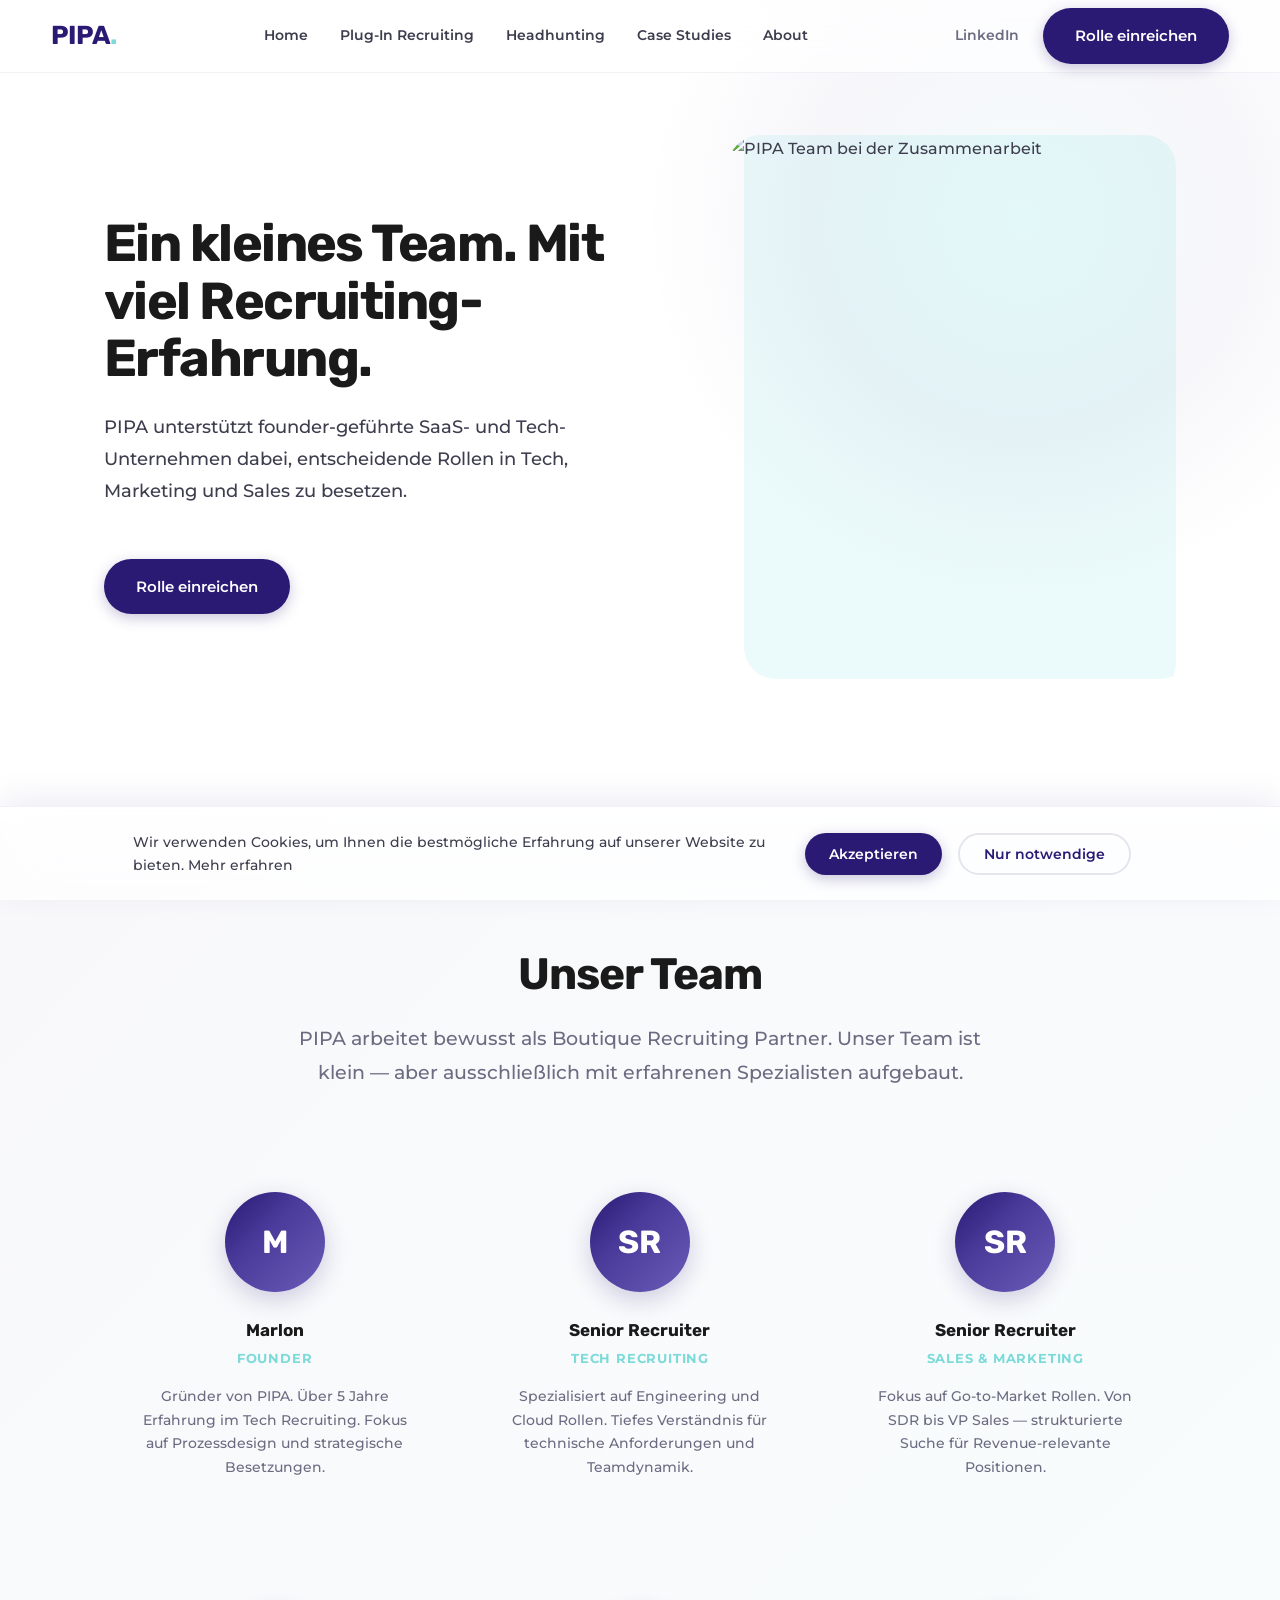
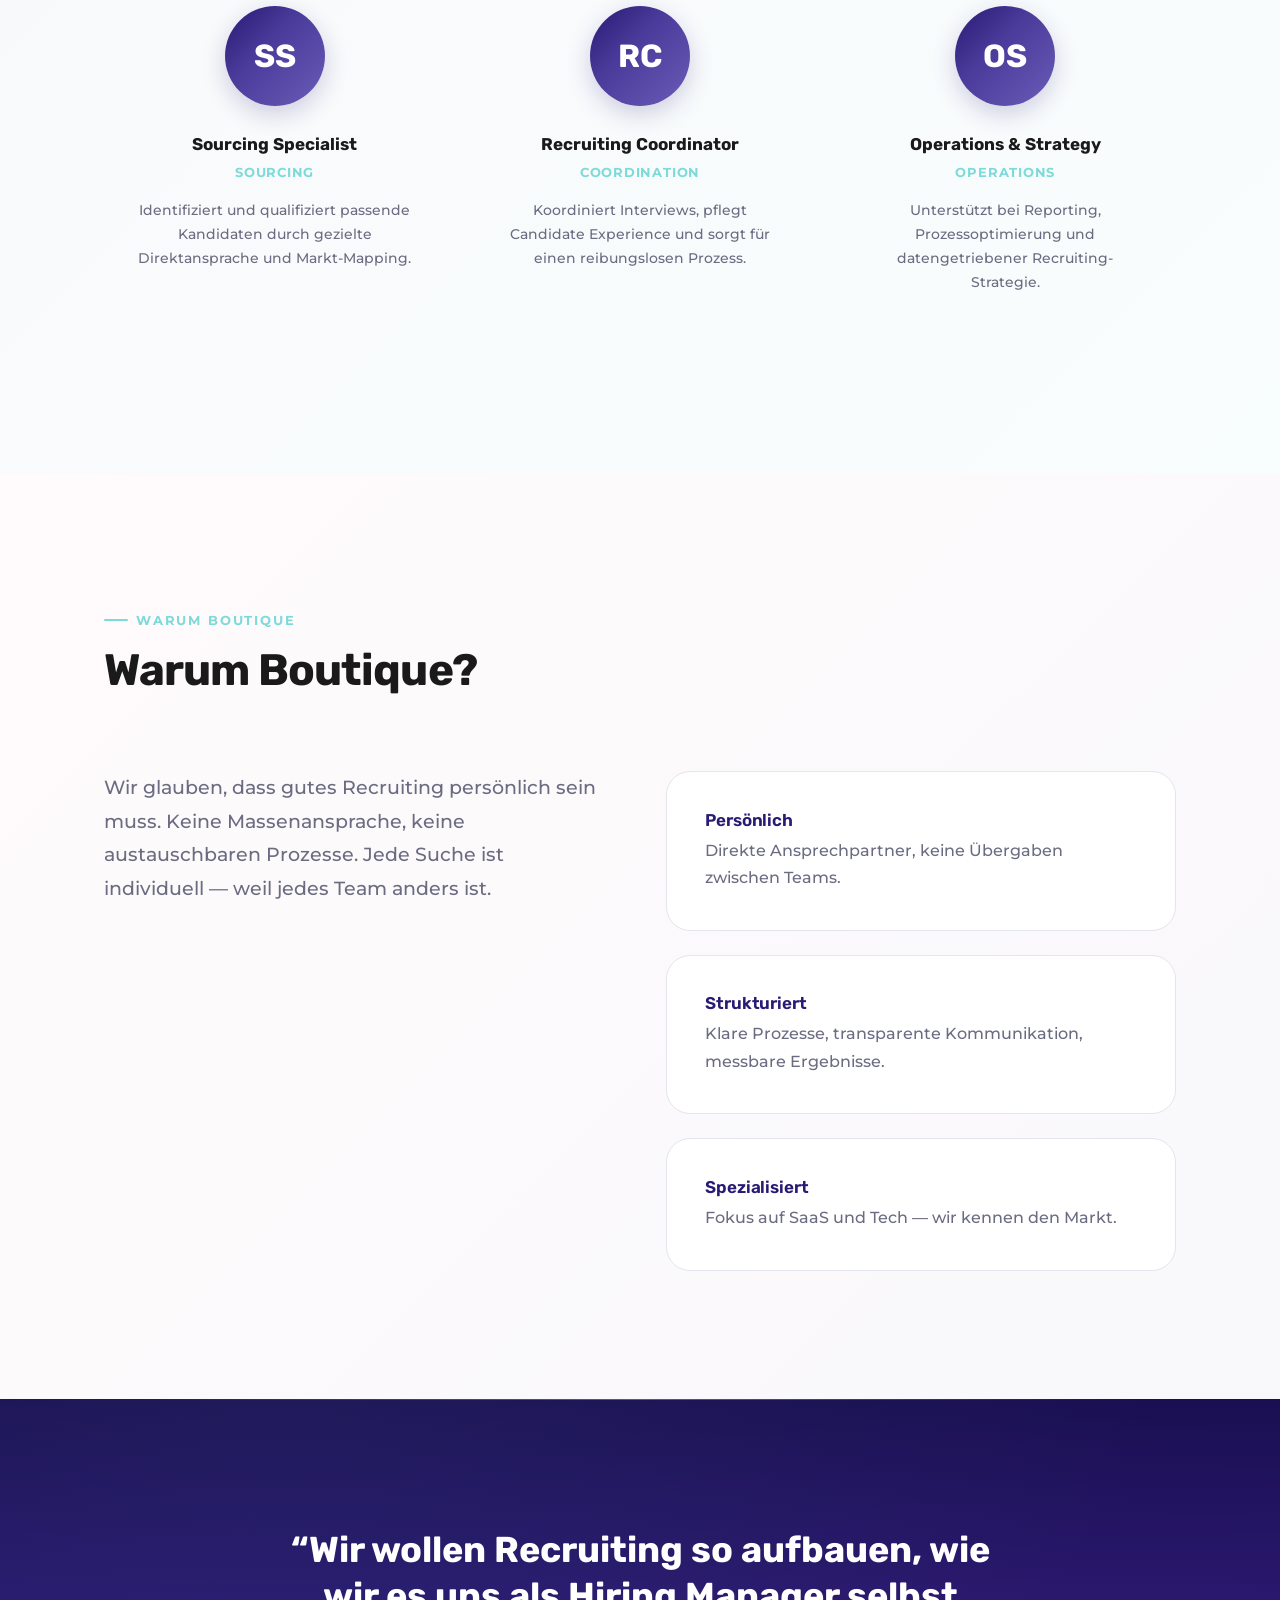
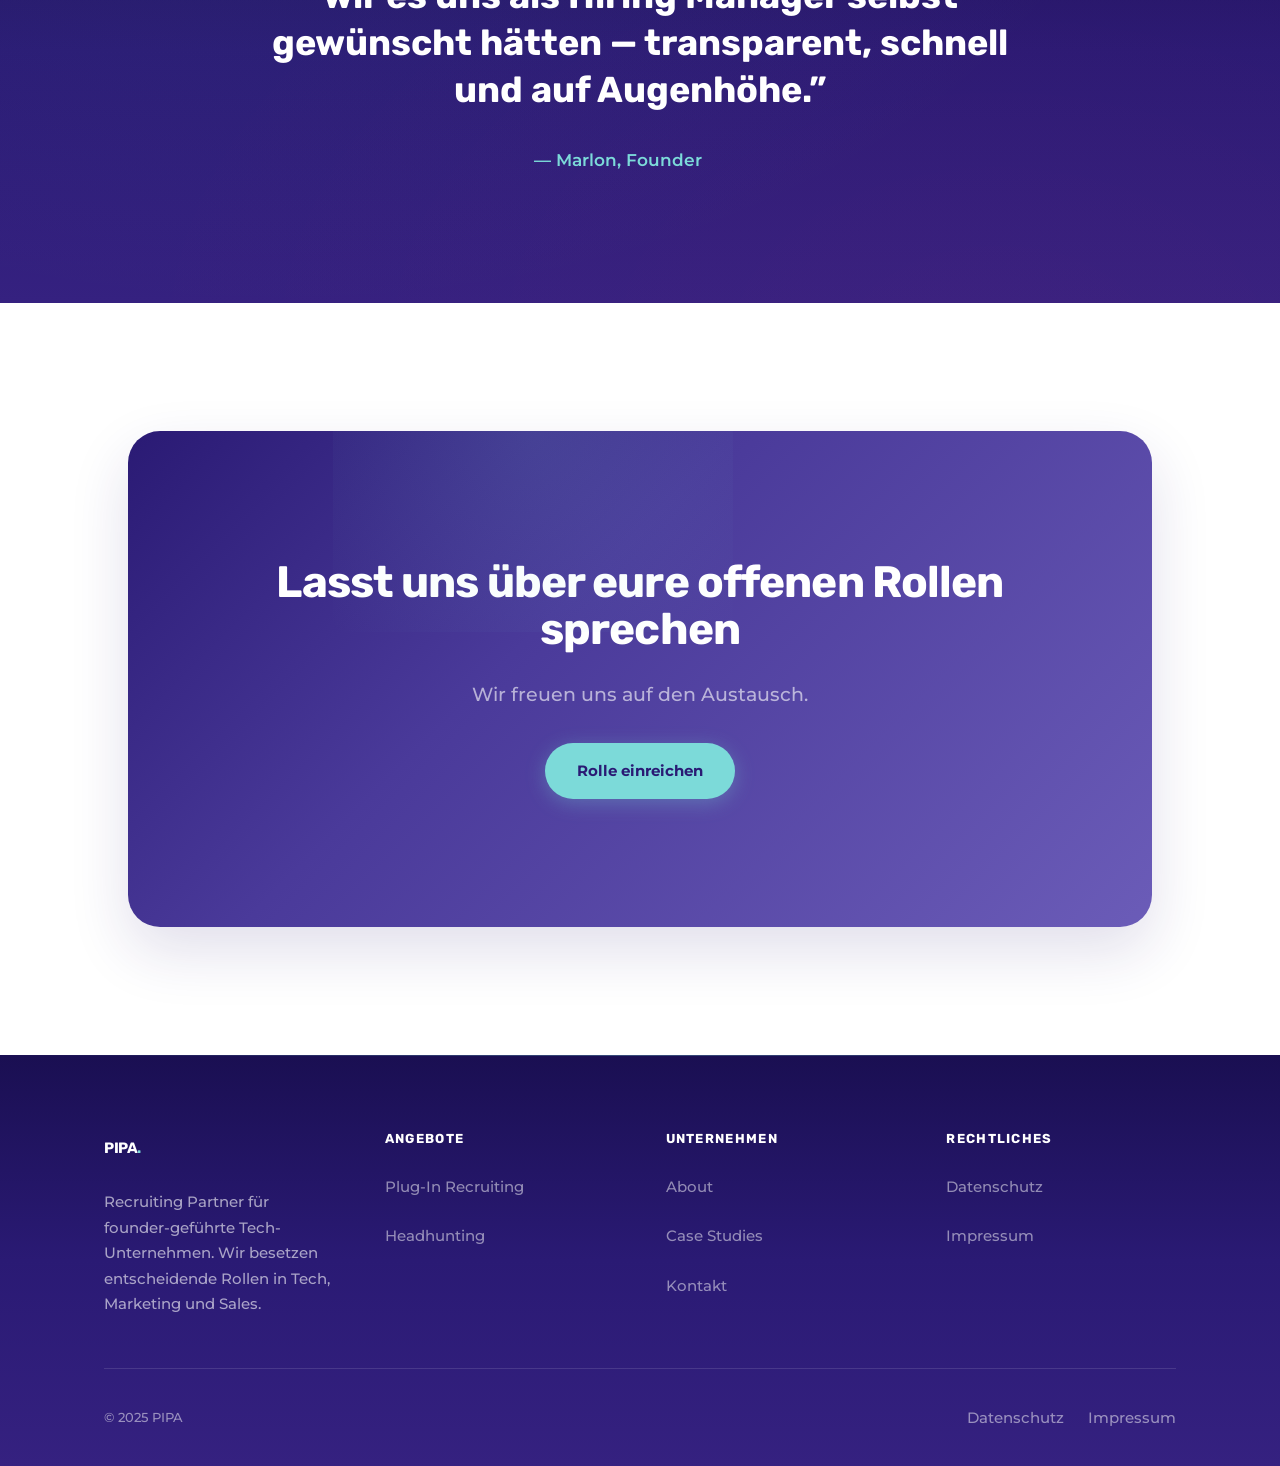
==== about.html @ 4218ee97 "Initial commit: PIPA recruiting website Multi-page static site for PIPA — recruiting partner for fou" ====
<!DOCTYPE html>
<html lang="de">
<head>
  <meta charset="UTF-8">
  <meta name="viewport" content="width=device-width, initial-scale=1.0">
  <meta name="description" content="Lerne das PIPA Team kennen — Boutique Recruiting Partner für founder-geführte SaaS- und Tech-Unternehmen.">
  <title>PIPA — About Us</title>
  <link rel="preconnect" href="https://fonts.googleapis.com">
  <link rel="preconnect" href="https://fonts.gstatic.com" crossorigin>
  <link href="https://fonts.googleapis.com/css2?family=Rubik:wght@400;500;700&family=Montserrat:wght@400;500;600;700&display=swap" rel="stylesheet">
  <link rel="stylesheet" href="styles.css">
</head>
<body>
  <a href="#main-content" class="skip-link">Zum Inhalt springen</a>

  <!-- ========== HEADER ========== -->
  <header class="header" role="banner">
    <div class="header-inner">
      <a href="index.html" class="logo">PIPA<span>.</span></a>

      <nav class="nav-desktop" role="navigation" aria-label="Hauptnavigation">
        <a href="index.html">Home</a>
        <a href="plug-in-recruiting.html">Plug-In Recruiting</a>
        <a href="headhunting.html">Headhunting</a>
        <a href="case-studies.html">Case Studies</a>
        <a href="about.html">About</a>
      </nav>

      <div class="nav-right">
        <a href="https://www.linkedin.com/company/pipa" target="_blank" rel="noopener" class="nav-link-secondary" aria-label="LinkedIn">LinkedIn</a>
        <a href="#cta" class="btn-primary">Rolle einreichen</a>
      </div>

      <button class="burger" aria-label="Menü öffnen">
        <span></span>
        <span></span>
        <span></span>
      </button>
    </div>

    <nav class="mobile-nav" role="navigation" aria-label="Mobile Navigation">
      <a href="index.html">Home</a>
      <a href="plug-in-recruiting.html">Plug-In Recruiting</a>
      <a href="headhunting.html">Headhunting</a>
      <a href="case-studies.html">Case Studies</a>
      <a href="about.html">About</a>
      <a href="https://www.linkedin.com/company/pipa" target="_blank" rel="noopener">LinkedIn</a>
      <a href="#cta" class="btn-primary">Rolle einreichen</a>
    </nav>
  </header>

  <main id="main-content">

    <!-- ========== SECTION 1 — HERO ========== -->
    <section class="hero">
      <div class="container">
        <div class="fade-in grid-2">
          <div class="hero-content">
            <h1>Ein kleines Team. Mit viel Recruiting-Erfahrung.</h1>
            <p class="subheadline">PIPA unterstützt founder-geführte SaaS- und Tech-Unternehmen dabei, entscheidende Rollen in Tech, Marketing und Sales zu besetzen.</p>
            <div class="btn-row">
              <a href="#cta" class="btn-primary">Rolle einreichen</a>
            </div>
          </div>
          <div class="hero-image">
            <img src="https://images.unsplash.com/photo-1522202176988-66273c2fd55f?w=800&h=1000&fit=crop" alt="PIPA Team bei der Zusammenarbeit" class="hero-img" loading="eager">
          </div>
        </div>
      </div>
    </section>

    <!-- ========== SECTION 2 — TEAM ========== -->
    <section class="section-tinted">
      <div class="container">
        <div class="fade-in text-center">
          <h2>Unser Team</h2>
          <p class="body-large" style="margin-top: var(--space-md); max-width: 720px; margin-left: auto; margin-right: auto; color: var(--muted);">PIPA arbeitet bewusst als Boutique Recruiting Partner. Unser Team ist klein — aber ausschließlich mit erfahrenen Spezialisten aufgebaut.</p>

          <div class="grid-3 stagger-children" style="margin-top: var(--space-xl);">

            <div class="team-card">
              <div class="avatar">M</div>
              <div class="name">Marlon</div>
              <div class="role">Founder</div>
              <p class="bio">Gründer von PIPA. Über 5 Jahre Erfahrung im Tech Recruiting. Fokus auf Prozessdesign und strategische Besetzungen.</p>
            </div>

            <div class="team-card">
              <div class="avatar">SR</div>
              <div class="name">Senior Recruiter</div>
              <div class="role">Tech Recruiting</div>
              <p class="bio">Spezialisiert auf Engineering und Cloud Rollen. Tiefes Verständnis für technische Anforderungen und Teamdynamik.</p>
            </div>

            <div class="team-card">
              <div class="avatar">SR</div>
              <div class="name">Senior Recruiter</div>
              <div class="role">Sales &amp; Marketing</div>
              <p class="bio">Fokus auf Go-to-Market Rollen. Von SDR bis VP Sales — strukturierte Suche für Revenue-relevante Positionen.</p>
            </div>

            <div class="team-card">
              <div class="avatar">SS</div>
              <div class="name">Sourcing Specialist</div>
              <div class="role">Sourcing</div>
              <p class="bio">Identifiziert und qualifiziert passende Kandidaten durch gezielte Direktansprache und Markt-Mapping.</p>
            </div>

            <div class="team-card">
              <div class="avatar">RC</div>
              <div class="name">Recruiting Coordinator</div>
              <div class="role">Coordination</div>
              <p class="bio">Koordiniert Interviews, pflegt Candidate Experience und sorgt für einen reibungslosen Prozess.</p>
            </div>

            <div class="team-card">
              <div class="avatar">OS</div>
              <div class="name">Operations &amp; Strategy</div>
              <div class="role">Operations</div>
              <p class="bio">Unterstützt bei Reporting, Prozessoptimierung und datengetriebener Recruiting-Strategie.</p>
            </div>

          </div>
        </div>
      </div>
    </section>

    <!-- ========== SECTION 3 — WHY BOUTIQUE ========== -->
    <section class="section-warm">
      <div class="container">
        <div class="fade-in-left">
          <div class="section-header-left">
            <span class="eyebrow">WARUM BOUTIQUE</span>
            <h2>Warum Boutique?</h2>
          </div>
          <div class="grid-2" style="margin-top: var(--space-xl); align-items: flex-start;">

            <div>
              <p class="body-large" style="color: var(--muted); max-width: 500px;">Wir glauben, dass gutes Recruiting persönlich sein muss. Keine Massenansprache, keine austauschbaren Prozesse. Jede Suche ist individuell — weil jedes Team anders ist.</p>
            </div>

            <div style="display: flex; flex-direction: column; gap: var(--space-md);">
              <div class="card">
                <h4 style="color: var(--primary); margin-bottom: var(--space-xs);">Persönlich</h4>
                <p class="body-standard" style="color: var(--muted);">Direkte Ansprechpartner, keine Übergaben zwischen Teams.</p>
              </div>
              <div class="card">
                <h4 style="color: var(--primary); margin-bottom: var(--space-xs);">Strukturiert</h4>
                <p class="body-standard" style="color: var(--muted);">Klare Prozesse, transparente Kommunikation, messbare Ergebnisse.</p>
              </div>
              <div class="card">
                <h4 style="color: var(--primary); margin-bottom: var(--space-xs);">Spezialisiert</h4>
                <p class="body-standard" style="color: var(--muted);">Fokus auf SaaS und Tech — wir kennen den Markt.</p>
              </div>
            </div>

          </div>
        </div>
      </div>
    </section>

    <!-- ========== SECTION 4 — MISSION ========== -->
    <section class="section-dark">
      <div class="container">
        <div class="fade-in text-center" style="max-width: 760px; margin: 0 auto;">
          <blockquote style="font-family: var(--font-heading); font-size: clamp(1.5rem, 3vw, 2.25rem); font-weight: 700; line-height: 1.3; color: #fff;">
            &ldquo;Wir wollen Recruiting so aufbauen, wie wir es uns als Hiring Manager selbst gewünscht hätten — transparent, schnell und auf Augenhöhe.&rdquo;
          </blockquote>
          <p style="margin-top: var(--space-lg); color: var(--accent); font-weight: 600; font-size: 1.0625rem;">— Marlon, Founder</p>
        </div>
      </div>
    </section>

    <!-- ========== SECTION 5 — CTA ========== -->
    <section id="cta">
      <div class="container">
        <div class="cta-section fade-in">
          <h2>Lasst uns über eure offenen Rollen sprechen</h2>
          <p class="body-large">Wir freuen uns auf den Austausch.</p>
          <a href="index.html#cta-form" class="btn-primary">Rolle einreichen</a>
        </div>
      </div>
    </section>

  </main>

  <!-- ========== FOOTER ========== -->
  <footer class="footer" role="contentinfo">
    <div class="container">
      <div class="grid-4" style="gap: var(--space-xl);">

        <div>
          <a href="index.html" class="logo" style="color: #fff; display: inline-block; margin-bottom: var(--space-md);">PIPA<span>.</span></a>
          <p style="font-size: 0.9375rem; line-height: 1.7;">Recruiting Partner für founder-geführte Tech-Unternehmen. Wir besetzen entscheidende Rollen in Tech, Marketing und Sales.</p>
        </div>

        <div>
          <h4 style="color: #fff; margin-bottom: var(--space-md);">Angebote</h4>
          <ul style="display: flex; flex-direction: column; gap: var(--space-sm);">
            <li><a href="plug-in-recruiting.html" style="font-size: 0.9375rem; transition: color 0.2s;">Plug-In Recruiting</a></li>
            <li><a href="headhunting.html" style="font-size: 0.9375rem; transition: color 0.2s;">Headhunting</a></li>
          </ul>
        </div>

        <div>
          <h4 style="color: #fff; margin-bottom: var(--space-md);">Unternehmen</h4>
          <ul style="display: flex; flex-direction: column; gap: var(--space-sm);">
            <li><a href="about.html" style="font-size: 0.9375rem; transition: color 0.2s;">About</a></li>
            <li><a href="case-studies.html" style="font-size: 0.9375rem; transition: color 0.2s;">Case Studies</a></li>
            <li><a href="index.html#cta-form" style="font-size: 0.9375rem; transition: color 0.2s;">Kontakt</a></li>
          </ul>
        </div>

        <div>
          <h4 style="color: #fff; margin-bottom: var(--space-md);">Rechtliches</h4>
          <ul style="display: flex; flex-direction: column; gap: var(--space-sm);">
            <li><a href="datenschutz.html" style="font-size: 0.9375rem; transition: color 0.2s;">Datenschutz</a></li>
            <li><a href="impressum.html" style="font-size: 0.9375rem; transition: color 0.2s;">Impressum</a></li>
          </ul>
        </div>

      </div>

      <div style="border-top: 1px solid rgba(255,255,255,0.12); margin-top: var(--space-xl); padding-top: var(--space-lg); display: flex; flex-wrap: wrap; justify-content: space-between; align-items: center; gap: var(--space-sm); font-size: 0.8125rem; color: rgba(255,255,255,0.5);">
        <p>&copy; 2025 PIPA</p>
        <div style="display: flex; gap: var(--space-md);">
          <a href="datenschutz.html" style="color: rgba(255,255,255,0.5); transition: color 0.2s;">Datenschutz</a>
          <a href="impressum.html" style="color: rgba(255,255,255,0.5); transition: color 0.2s;">Impressum</a>
        </div>
      </div>
    </div>
  </footer>

  <!-- Cookie Consent -->
  <div class="cookie-banner" id="cookie-banner" role="dialog" aria-label="Cookie-Einstellungen">
    <div class="cookie-banner-inner">
      <p>Wir verwenden Cookies, um Ihnen die bestmögliche Erfahrung auf unserer Website zu bieten. <a href="datenschutz.html">Mehr erfahren</a></p>
      <div class="cookie-banner-actions">
        <button class="btn-primary btn-sm" onclick="acceptCookies()">Akzeptieren</button>
        <button class="btn-secondary btn-sm" onclick="rejectCookies()">Nur notwendige</button>
      </div>
    </div>
  </div>

  <script src="script.js"></script>
</body>
</html>
---- styles.css ----
/* ============================================
   PIPA — Art-Directed Design System
   A modern, dynamic, premium recruiting brand
   ============================================ */

/* ---- Custom Properties ---- */
:root {
  /* Brand palette */
  --primary: #2A1A74;
  --primary-light: #3d2d8f;
  --primary-dark: #1a0f52;
  --accent: #7CDAD9;
  --accent-glow: rgba(124,218,217,0.25);
  --accent-pink: #FF3268;
  --light-bg: #F4F5FA;
  --surface: #ffffff;
  --dark-text: #1A1A1A;
  --body-text: #3d3d4e;
  --muted: #6b6c82;
  --border: #e4e5ed;

  /* Focus ring */
  --focus-ring: 0 0 0 3px rgba(124,218,217,0.5);

  /* Gradients */
  --grad-hero: linear-gradient(135deg, #2A1A74 0%, #4a3a9a 40%, #6b5cb8 100%);
  --grad-accent: linear-gradient(135deg, #7CDAD9, #5ec3c2, #3daead);
  --grad-card: linear-gradient(160deg, rgba(124,218,217,0.08) 0%, rgba(42,26,116,0.04) 100%);
  --grad-dark: linear-gradient(180deg, #1a0f52 0%, #2A1A74 50%, #352180 100%);
  --grad-glow: radial-gradient(ellipse at 50% 0%, rgba(124,218,217,0.12) 0%, transparent 60%);

  /* Fonts */
  --font-heading: 'Rubik', system-ui, sans-serif;
  --font-body: 'Montserrat', system-ui, sans-serif;

  /* Spacing — fluid rem scale with clamp() */
  --space-2xs: 0.25rem;
  --space-xs: 0.5rem;
  --space-sm: 1rem;
  --space-md: 1.5rem;
  --space-lg: 2rem;
  --space-xl: clamp(2.5rem, 4vw, 3.5rem);
  --space-2xl: clamp(3.5rem, 6vw, 5.5rem);
  --space-3xl: clamp(5rem, 10vw, 8rem);
  --space-4xl: clamp(6rem, 12vw, 10rem);

  /* Layout */
  --container-max: 75rem;
  --container-wide: 85rem;

  /* Radius */
  --radius-sm: 0.75rem;
  --radius-md: 1.125rem;
  --radius-lg: 1.5rem;
  --radius-xl: 2rem;
  --radius-full: 6.25rem;

  /* Shadows — layered for depth */
  --shadow-xs: 0 0.0625rem 0.1875rem rgba(42,26,116,0.04);
  --shadow-sm: 0 0.125rem 0.5rem rgba(42,26,116,0.06);
  --shadow-md: 0 0.5rem 1.875rem rgba(42,26,116,0.08);
  --shadow-lg: 0 1rem 3.125rem rgba(42,26,116,0.10);
  --shadow-xl: 0 1.5rem 3.75rem rgba(42,26,116,0.14);
  --shadow-glow: 0 0 2.5rem rgba(124,218,217,0.2);
  --shadow-btn: 0 0.25rem 0.875rem rgba(42,26,116,0.25);
  --shadow-btn-hover: 0 0.5rem 1.75rem rgba(42,26,116,0.35);

  /* Transitions */
  --ease-out: cubic-bezier(0.16, 1, 0.3, 1);
  --ease-spring: cubic-bezier(0.34, 1.56, 0.64, 1);
  --duration-fast: 0.2s;
  --duration-mid: 0.4s;
  --duration-slow: 0.6s;
}

/* ---- Reset ---- */
*, *::before, *::after { margin: 0; padding: 0; box-sizing: border-box; }

html {
  font-size: 100%;
  scroll-behavior: smooth;
  -webkit-font-smoothing: antialiased;
  -moz-osx-font-smoothing: grayscale;
}

body {
  font-family: var(--font-body);
  font-weight: 500;
  font-size: 1rem;
  line-height: 1.7;
  color: var(--body-text);
  background: var(--surface);
  overflow-x: hidden;
}

img { max-width: 100%; height: auto; display: block; }
a { color: inherit; text-decoration: none; }
ul, ol { list-style: none; }

::selection {
  background: rgba(124,218,217,0.3);
  color: var(--primary);
}

/* ---- Skip Link (WCAG 2.1 AA) ---- */
.skip-link {
  position: absolute;
  top: -100%;
  left: 1rem;
  z-index: 10000;
  padding: 0.75rem 1.5rem;
  background: var(--primary);
  color: #fff;
  font-family: var(--font-body);
  font-size: 0.875rem;
  font-weight: 700;
  border-radius: var(--radius-sm);
  text-decoration: none;
  transition: top var(--duration-fast) var(--ease-out);
}

.skip-link:focus {
  top: 1rem;
  outline: none;
  box-shadow: var(--focus-ring);
}

/* ---- Focus Visible (WCAG 2.1 AA) ---- */
:focus-visible {
  outline: 0.1875rem solid var(--accent);
  outline-offset: 0.125rem;
  box-shadow: var(--focus-ring);
}

a:focus-visible,
button:focus-visible,
[role="button"]:focus-visible {
  outline: 0.1875rem solid var(--accent);
  outline-offset: 0.125rem;
  box-shadow: var(--focus-ring);
  border-radius: var(--radius-sm);
}

.form-input:focus-visible,
.form-select:focus-visible,
.form-textarea:focus-visible {
  outline: 0.1875rem solid var(--accent);
  outline-offset: 0;
  box-shadow: 0 0 0 0.25rem var(--accent-glow);
}

input[type="range"]:focus-visible {
  outline: 0.1875rem solid var(--accent);
  outline-offset: 0.25rem;
}

input[type="checkbox"]:focus-visible {
  outline: 0.1875rem solid var(--accent);
  outline-offset: 0.125rem;
}

/* ============================================
   Typography — expressive & fluid
   ============================================ */
h1, h2, h3, h4, h5, h6 {
  font-family: var(--font-heading);
  font-weight: 700;
  line-height: 1.08;
  color: var(--dark-text);
  letter-spacing: -0.025em;
  overflow-wrap: break-word;
}

h1 {
  font-size: clamp(2rem, 3.5vw + 0.5rem, 3.25rem);
  line-height: 1.1;
  letter-spacing: -0.03em;
}

h2 {
  font-size: clamp(1.75rem, 3vw + 0.5rem, 2.75rem);
  letter-spacing: -0.02em;
}

h3 {
  font-size: clamp(1.25rem, 2.2vw, 1.625rem);
  letter-spacing: -0.01em;
}

h4 {
  font-size: 1.0625rem;
  font-weight: 600;
  letter-spacing: -0.005em;
}

p { max-width: 65ch; }

.body-large {
  font-size: clamp(1.0625rem, 1.5vw, 1.25rem);
  line-height: 1.75;
  color: var(--body-text);
}

.small-label {
  font-size: 0.75rem;
  font-weight: 700;
  text-transform: uppercase;
  letter-spacing: 0.12em;
  color: var(--muted);
}

.eyebrow {
  font-family: var(--font-body);
  font-size: 0.8125rem;
  font-weight: 700;
  text-transform: uppercase;
  letter-spacing: 0.14em;
  color: var(--accent);
  margin-bottom: var(--space-sm);
  display: inline-flex;
  align-items: center;
  gap: 0.5rem;
}

.eyebrow::before {
  content: '';
  width: 1.5rem;
  height: 0.125rem;
  background: var(--accent);
  border-radius: 0.125rem;
}

/* Gradient text for emphasis */
.text-gradient {
  background: var(--grad-hero);
  -webkit-background-clip: text;
  -webkit-text-fill-color: transparent;
  background-clip: text;
}

/* Accent gradient text */
.gradient-text {
  background: linear-gradient(135deg, var(--accent), #5ec3c2);
  -webkit-background-clip: text;
  -webkit-text-fill-color: transparent;
  background-clip: text;
}

/* ============================================
   Layout
   ============================================ */
.container {
  width: 100%;
  max-width: var(--container-max);
  margin: 0 auto;
  padding: 0 var(--space-md);
}

@media (min-width: 769px) {
  .container { padding: 0 clamp(2rem, 5vw, 4rem); }
}

section {
  padding: var(--space-3xl) 0;
  position: relative;
}

@media (max-width: 768px) {
  section { padding: var(--space-2xl) 0; }
}

/* Section Themes */
.section-dark {
  background: var(--grad-dark);
  color: rgba(255,255,255,0.85);
  position: relative;
  overflow: hidden;
}

.section-dark::before {
  content: '';
  position: absolute;
  top: -50%;
  left: -20%;
  width: 140%;
  height: 200%;
  background: radial-gradient(ellipse at 30% 20%, rgba(124,218,217,0.06) 0%, transparent 50%),
              radial-gradient(ellipse at 70% 80%, rgba(255,50,104,0.04) 0%, transparent 50%);
  pointer-events: none;
}

.section-dark::after {
  content: '';
  position: absolute;
  top: 0;
  left: 10%;
  right: 10%;
  height: 1px;
  background: linear-gradient(90deg, transparent, var(--accent), transparent);
  opacity: 0.4;
}

.section-dark h1, .section-dark h2, .section-dark h3, .section-dark h4 {
  color: #fff;
}

.section-light {
  background: var(--light-bg);
  position: relative;
}

.section-light::before {
  content: '';
  position: absolute;
  inset: 0;
  background: var(--grad-glow);
  pointer-events: none;
}

/* Section tinted variants */
.section-tinted {
  background: linear-gradient(135deg, rgba(42,26,116,0.03) 0%, rgba(124,218,217,0.05) 100%);
  position: relative;
}

.section-warm {
  background: linear-gradient(135deg, rgba(255,50,104,0.02) 0%, rgba(42,26,116,0.03) 100%);
  position: relative;
}

/* Grid Systems */
.grid-2 {
  display: grid;
  grid-template-columns: 1fr 1fr;
  gap: var(--space-xl);
  align-items: center;
}

.grid-3 {
  display: grid;
  grid-template-columns: repeat(3, 1fr);
  gap: var(--space-md);
}

.grid-4 {
  display: grid;
  grid-template-columns: repeat(4, 1fr);
  gap: var(--space-md);
}

@media (max-width: 1024px) {
  .grid-4 { grid-template-columns: repeat(2, 1fr); }
}

@media (max-width: 768px) {
  .grid-2 { grid-template-columns: 1fr; gap: var(--space-lg); }
  .grid-3 { grid-template-columns: 1fr; gap: var(--space-md); }
  .grid-4 { grid-template-columns: 1fr; }
}

.text-center { text-align: center; }
.text-center h2 {
  max-width: 50rem;
  margin-left: auto;
  margin-right: auto;
}

.section-header {
  max-width: 42rem;
  margin: 0 auto var(--space-2xl);
  text-align: center;
}

.section-header h2 {
  margin-bottom: var(--space-sm);
  max-width: 50rem;
  margin-left: auto;
  margin-right: auto;
}

.section-header p {
  color: var(--muted);
  font-size: 1.0625rem;
  line-height: 1.7;
}

.section-dark .section-header p {
  color: rgba(255,255,255,0.6);
}

/* Left-aligned section header */
.section-header-left {
  text-align: left;
  max-width: 40rem;
  margin: 0 0 var(--space-2xl) 0;
}

.section-header-left p {
  margin-left: 0;
}

/* Split layout */
.split-layout {
  display: grid;
  grid-template-columns: 1fr 1fr;
  gap: var(--space-2xl);
  align-items: center;
}

@media (max-width: 768px) {
  .split-layout { grid-template-columns: 1fr; }
}

@media (min-width: 769px) {
  .split-layout.reverse > :first-child { order: 2; }
}

/* Bento Grid */
.bento-grid {
  display: grid;
  grid-template-columns: repeat(12, 1fr);
  gap: var(--space-md);
}

.bento-span-4 { grid-column: span 4; }
.bento-span-6 { grid-column: span 6; }
.bento-span-8 { grid-column: span 8; }
.bento-span-12 { grid-column: span 12; }

@media (max-width: 768px) {
  .bento-span-4,
  .bento-span-6,
  .bento-span-8,
  .bento-span-12 {
    grid-column: 1 / -1;
  }
}

/* ============================================
   Header — premium glassmorphism
   ============================================ */
.header {
  position: fixed;
  top: 0;
  left: 0;
  right: 0;
  z-index: 1000;
  background: rgba(255,255,255,0.7);
  backdrop-filter: blur(1.25rem) saturate(180%);
  -webkit-backdrop-filter: blur(1.25rem) saturate(180%);
  border-bottom: 0.0625rem solid rgba(228,229,237,0.5);
  transition: all var(--duration-mid) var(--ease-out);
}

.header.scrolled {
  background: rgba(255,255,255,0.92);
  box-shadow: 0 0.0625rem 1.5rem rgba(42,26,116,0.06);
}

.header-inner {
  display: flex;
  align-items: center;
  justify-content: space-between;
  height: 4.5rem;
  max-width: var(--container-wide);
  margin: 0 auto;
  padding: 0 var(--space-md);
}

@media (min-width: 769px) {
  .header-inner { padding: 0 var(--space-xl); }
}

.logo {
  font-family: var(--font-heading);
  font-size: 1.625rem;
  font-weight: 700;
  color: var(--primary);
  letter-spacing: -0.03em;
  position: relative;
}

.logo span { color: var(--accent); }

.nav-desktop {
  display: flex;
  align-items: center;
  gap: var(--space-lg);
}

.nav-desktop a {
  font-family: var(--font-body);
  font-size: 0.875rem;
  font-weight: 600;
  color: var(--body-text);
  transition: color var(--duration-fast) ease;
  position: relative;
  padding: 0.25rem 0;
}

.nav-desktop a::after {
  content: '';
  position: absolute;
  bottom: -0.125rem;
  left: 50%;
  width: 0;
  height: 0.125rem;
  background: var(--accent);
  border-radius: 0.125rem;
  transition: all var(--duration-mid) var(--ease-out);
  transform: translateX(-50%);
}

.nav-desktop a:hover {
  color: var(--primary);
}

.nav-desktop a:hover::after {
  width: 100%;
}

.nav-right {
  display: flex;
  align-items: center;
  gap: var(--space-md);
}

.nav-right .nav-link-secondary {
  font-size: 0.875rem;
  font-weight: 600;
  color: var(--muted);
  transition: color var(--duration-fast) ease;
}

.nav-right .nav-link-secondary:hover { color: var(--primary); }

/* Burger */
.burger {
  display: none;
  flex-direction: column;
  gap: 0.375rem;
  cursor: pointer;
  background: none;
  border: none;
  padding: 0.5rem;
  position: relative;
  z-index: 10;
}

.burger span {
  width: 1.375rem;
  height: 0.125rem;
  background: var(--dark-text);
  border-radius: 0.125rem;
  transition: all 0.35s var(--ease-out);
  transform-origin: center;
}

.burger.active span:nth-child(1) { transform: translateY(0.5rem) rotate(45deg); }
.burger.active span:nth-child(2) { opacity: 0; transform: scaleX(0); }
.burger.active span:nth-child(3) { transform: translateY(-0.5rem) rotate(-45deg); }

/* Mobile nav */
.mobile-nav {
  display: none;
  position: fixed;
  top: 0;
  left: 0;
  right: 0;
  bottom: 0;
  background: var(--surface);
  padding: 6.25rem var(--space-lg) var(--space-lg);
  flex-direction: column;
  gap: 0;
  z-index: 999;
  overflow-y: auto;
}

.mobile-nav.active { display: flex; }

.mobile-nav a {
  font-family: var(--font-heading);
  font-size: 1.5rem;
  font-weight: 600;
  padding: var(--space-md) 0;
  border-bottom: 0.0625rem solid var(--border);
  color: var(--dark-text);
  transition: color var(--duration-fast) ease;
}

.mobile-nav a:hover { color: var(--primary); }

.mobile-nav .btn-primary {
  margin-top: var(--space-lg);
  text-align: center;
  justify-content: center;
}

@media (max-width: 900px) {
  .nav-desktop, .nav-right .nav-link-secondary { display: none; }
  .nav-right .btn-primary { display: none; }
  .burger { display: flex; }
}

/* ============================================
   Buttons — tactile, premium
   ============================================ */
.btn-primary {
  display: inline-flex;
  align-items: center;
  justify-content: center;
  gap: 0.5rem;
  background: var(--primary);
  color: #fff;
  font-family: var(--font-body);
  font-size: 0.9375rem;
  font-weight: 600;
  padding: 0.9375rem 2rem;
  border-radius: var(--radius-full);
  border: none;
  cursor: pointer;
  transition: all var(--duration-mid) var(--ease-out);
  box-shadow: var(--shadow-btn);
  position: relative;
  overflow: hidden;
  white-space: nowrap;
}

.btn-primary::before {
  content: '';
  position: absolute;
  inset: 0;
  background: linear-gradient(135deg, rgba(255,255,255,0.1), transparent);
  opacity: 0;
  transition: opacity var(--duration-fast) ease;
}

.btn-primary:hover {
  transform: translateY(-0.125rem);
  box-shadow: var(--shadow-btn-hover);
}

.btn-primary:hover::before { opacity: 1; }

.btn-primary:active {
  transform: translateY(0);
  box-shadow: var(--shadow-sm);
}

.btn-secondary {
  display: inline-flex;
  align-items: center;
  justify-content: center;
  gap: 0.5rem;
  background: transparent;
  color: var(--primary);
  font-family: var(--font-body);
  font-size: 0.9375rem;
  font-weight: 600;
  padding: 0.875rem 1.875rem;
  border-radius: var(--radius-full);
  border: 0.125rem solid var(--border);
  cursor: pointer;
  transition: all var(--duration-mid) var(--ease-out);
  white-space: nowrap;
}

.btn-secondary:hover {
  border-color: var(--primary);
  background: rgba(42,26,116,0.04);
  transform: translateY(-0.0625rem);
}

.section-dark .btn-secondary {
  color: #fff;
  border-color: rgba(255,255,255,0.25);
}

.section-dark .btn-secondary:hover {
  background: rgba(255,255,255,0.1);
  border-color: rgba(255,255,255,0.5);
}

/* Accent button variant */
.btn-accent {
  display: inline-flex;
  align-items: center;
  justify-content: center;
  gap: 0.5rem;
  background: var(--accent);
  color: var(--primary);
  font-family: var(--font-body);
  font-size: 0.9375rem;
  font-weight: 700;
  padding: 0.9375rem 2rem;
  border-radius: var(--radius-full);
  border: none;
  cursor: pointer;
  transition: all var(--duration-mid) var(--ease-out);
  box-shadow: 0 4px 20px rgba(124,218,217,0.3);
  position: relative;
  overflow: hidden;
  white-space: nowrap;
}

.btn-accent:hover {
  background: #6bc5c4;
  transform: translateY(-2px);
  box-shadow: 0 8px 32px rgba(124,218,217,0.4);
}

.btn-accent:active {
  transform: translateY(0);
}

.btn-text {
  display: inline-flex;
  align-items: center;
  gap: 0.5rem;
  font-family: var(--font-body);
  font-size: 0.9375rem;
  font-weight: 600;
  color: var(--primary);
  cursor: pointer;
  background: none;
  border: none;
  padding: 0;
  transition: gap var(--duration-mid) var(--ease-out);
}

.btn-text:hover { gap: 0.75rem; }

.btn-text .arrow {
  transition: transform var(--duration-mid) var(--ease-out);
  font-size: 1.1em;
}

.btn-text:hover .arrow { transform: translateX(0.25rem); }

.btn-row {
  display: flex;
  flex-wrap: wrap;
  gap: var(--space-sm);
  margin-top: var(--space-xl);
}

/* ============================================
   Cards — elevated, interactive
   ============================================ */
.card {
  background: var(--surface);
  border-radius: var(--radius-lg);
  padding: clamp(1.5rem, 3vw, 2.5rem);
  border: 1px solid var(--border);
  transition: all 0.4s cubic-bezier(0.16,1,0.3,1);
  position: relative;
}

.card:hover {
  border-color: rgba(124,218,217,0.3);
  box-shadow: var(--shadow-md);
  transform: translateY(-3px);
}

.card-dark {
  background: var(--primary);
  color: rgba(255,255,255,0.85);
  border-color: transparent;
}

.card-dark h3, .card-dark h4 { color: #fff; }

.card-light {
  background: var(--light-bg);
  border: none;
  box-shadow: none;
}

.card-accent {
  border: 0.125rem solid var(--accent);
  box-shadow: var(--shadow-glow);
}

/* Testimonial Card */
.testimonial-card {
  background: var(--surface);
  border-radius: var(--radius-lg);
  padding: var(--space-lg) var(--space-xl);
  border: 0.0625rem solid var(--border);
  border-left: 3px solid var(--accent);
  position: relative;
  transition: all var(--duration-mid) var(--ease-out);
}

.testimonial-card:hover {
  border-color: rgba(124,218,217,0.3);
  border-left-color: var(--accent);
  box-shadow: var(--shadow-md);
}

.testimonial-card .quote-mark {
  position: absolute;
  top: -0.5rem;
  left: var(--space-lg);
  font-size: 3rem;
  line-height: 0.8;
  color: var(--accent);
  font-family: Georgia, serif;
  opacity: 0.3;
}

.testimonial-card blockquote {
  font-size: 1.0625rem;
  line-height: 1.7;
  font-style: italic;
  color: var(--dark-text);
  margin-bottom: var(--space-md);
}

.testimonial-card .source {
  font-size: 0.8125rem;
  font-weight: 700;
  color: var(--muted);
  text-transform: uppercase;
  letter-spacing: 0.05em;
}

/* Offer Card */
.offer-card {
  background: linear-gradient(180deg, var(--surface) 0%, #f8f9ff 100%);
  border-radius: var(--radius-xl);
  padding: clamp(2rem, 4vw, 3rem);
  border: 0.0625rem solid var(--border);
  display: flex;
  flex-direction: column;
  height: 100%;
  transition: all var(--duration-mid) var(--ease-out);
  position: relative;
  overflow: hidden;
}

.offer-card::after {
  content: '';
  position: absolute;
  top: 0;
  left: 0;
  right: 0;
  height: 0.25rem;
  background: var(--border);
  transition: background var(--duration-mid) ease;
}

.offer-card:hover {
  border-color: transparent;
  box-shadow: var(--shadow-xl);
  transform: translateY(-0.375rem);
}

.offer-card.highlighted {
  background: var(--primary);
  color: rgba(255,255,255,0.9);
  border-color: var(--accent);
}

.offer-card.highlighted h3,
.offer-card.highlighted h4 {
  color: #fff;
}

.offer-card.highlighted .price {
  color: rgba(255,255,255,0.95);
}

.offer-card.highlighted ul li {
  color: rgba(255,255,255,0.85);
}

.offer-card.highlighted::after {
  background: var(--grad-accent);
  height: 0.25rem;
}

.offer-card .price {
  font-family: var(--font-heading);
  font-weight: 700;
  color: var(--primary);
  margin: var(--space-lg) 0;
}

.offer-card .price .amount {
  font-size: 2rem;
  letter-spacing: -0.02em;
}

.offer-card ul {
  margin: var(--space-md) 0;
  display: flex;
  flex-direction: column;
  gap: 0.875rem;
  flex: 1;
}

.offer-card ul li {
  padding-left: 1.875rem;
  position: relative;
  font-size: 0.9375rem;
  color: var(--body-text);
}

.offer-card ul li::before {
  content: '\2713';
  position: absolute;
  left: 0;
  top: 0;
  width: 1.375rem;
  height: 1.375rem;
  border-radius: 50%;
  background: rgba(124,218,217,0.15);
  color: var(--primary);
  font-size: 0.7rem;
  font-weight: 700;
  display: flex;
  align-items: center;
  justify-content: center;
}

.offer-card.highlighted ul li::before {
  background: rgba(124,218,217,0.25);
  color: var(--accent);
}

/* Stage Card */
.stage-card {
  background: var(--surface);
  border-radius: var(--radius-lg);
  padding: var(--space-xl) var(--space-lg);
  border: 0.0625rem solid var(--border);
  text-align: center;
  transition: all var(--duration-mid) var(--ease-out);
}

.stage-card:hover {
  transform: translateY(-0.25rem);
  box-shadow: var(--shadow-md);
}

.stage-card.active {
  background: var(--primary);
  color: rgba(255,255,255,0.85);
  border-color: transparent;
  box-shadow: var(--shadow-lg);
  transform: scale(1.02);
}

.stage-card.active h3, .stage-card.active h4 { color: #fff; }

.stage-card .stage-icon {
  width: 3.5rem;
  height: 3.5rem;
  border-radius: var(--radius-md);
  background: transparent;
  display: flex;
  align-items: center;
  justify-content: center;
  margin: 0 auto var(--space-md);
  font-size: 2.5rem;
  font-weight: 700;
  font-family: var(--font-heading);
  color: rgba(42,26,116,0.08);
  transition: all var(--duration-mid) ease;
}

.stage-card:hover .stage-icon {
  color: rgba(124,218,217,0.3);
}

.stage-card.active .stage-icon {
  background: var(--accent);
  color: var(--primary);
  font-size: 1.5rem;
}

/* Case Study Card */
.case-card {
  background: var(--surface);
  border-radius: var(--radius-xl);
  padding: var(--space-2xl);
  border: 0.0625rem solid var(--border);
  transition: all var(--duration-mid) var(--ease-out);
  position: relative;
  overflow: hidden;
}

.case-card::before {
  content: '';
  position: absolute;
  top: 0;
  left: 0;
  right: 0;
  height: 12.5rem;
  background: var(--grad-card);
  pointer-events: none;
}

.case-card:hover {
  transform: translateY(-0.375rem);
  box-shadow: var(--shadow-xl);
  border-color: rgba(124,218,217,0.3);
}

.case-card .case-meta {
  display: flex;
  align-items: center;
  gap: var(--space-sm);
  margin-bottom: var(--space-lg);
  position: relative;
}

.case-card .case-logo {
  width: 3.25rem;
  height: 3.25rem;
  background: var(--light-bg);
  border-radius: var(--radius-md);
  display: flex;
  align-items: center;
  justify-content: center;
  font-family: var(--font-heading);
  font-weight: 700;
  font-size: 0.75rem;
  color: var(--primary);
}

.case-card .case-stat {
  font-family: var(--font-heading);
  font-size: 2.5rem;
  font-weight: 700;
  color: var(--accent);
  letter-spacing: -0.03em;
  position: relative;
}

/* Team Card */
.team-card {
  text-align: center;
  padding: var(--space-xl) var(--space-lg);
  border-radius: var(--radius-lg);
  transition: all var(--duration-mid) var(--ease-out);
}

.team-card:hover {
  background: var(--light-bg);
  transform: translateY(-0.1875rem);
}

.team-card .avatar {
  width: 6.25rem;
  height: 6.25rem;
  border-radius: 50%;
  background: var(--grad-hero);
  margin: 0 auto var(--space-md);
  display: flex;
  align-items: center;
  justify-content: center;
  font-family: var(--font-heading);
  font-size: 2rem;
  font-weight: 700;
  color: #fff;
  box-shadow: 0 0.5rem 1.5rem rgba(42,26,116,0.2);
  transition: transform var(--duration-mid) var(--ease-spring);
  overflow: hidden;
}

.team-card .avatar img {
  width: 100%;
  height: 100%;
  object-fit: cover;
}

.team-card:hover .avatar { transform: scale(1.08); }

.team-card .name {
  font-family: var(--font-heading);
  font-size: 1.0625rem;
  font-weight: 700;
  color: var(--dark-text);
  margin-bottom: 0.125rem;
}

.team-card .role {
  font-size: 0.8125rem;
  color: var(--accent);
  font-weight: 700;
  text-transform: uppercase;
  letter-spacing: 0.06em;
  margin-bottom: var(--space-sm);
}

.team-card .bio {
  font-size: 0.875rem;
  color: var(--muted);
  line-height: 1.7;
}

/* Insight Cards — colored top border per card */
.insight-card {
  background: var(--surface);
  border-radius: var(--radius-lg);
  padding: var(--space-xl) var(--space-lg);
  border: 0.0625rem solid var(--border);
  transition: all var(--duration-mid) var(--ease-out);
}

.insight-card:nth-child(1) {
  border-top: 3px solid var(--accent);
}

.insight-card:nth-child(2) {
  border-top: 3px solid var(--primary);
}

.insight-card:nth-child(3) {
  border-top: 3px solid var(--accent-pink);
}

.insight-card:hover {
  box-shadow: var(--shadow-md);
  transform: translateY(-0.25rem);
  border-color: rgba(124,218,217,0.3);
}

.insight-card:nth-child(1):hover { border-top-color: var(--accent); }
.insight-card:nth-child(2):hover { border-top-color: var(--primary); }
.insight-card:nth-child(3):hover { border-top-color: var(--accent-pink); }

.insight-card .insight-tag {
  display: inline-block;
  font-size: 0.6875rem;
  font-weight: 700;
  text-transform: uppercase;
  letter-spacing: 0.08em;
  color: var(--accent);
  background: rgba(124,218,217,0.1);
  padding: 0.25rem 0.625rem;
  border-radius: var(--radius-full);
  margin-bottom: var(--space-sm);
}

.insight-card h4 {
  margin-bottom: var(--space-sm);
  line-height: 1.4;
  color: var(--dark-text);
}

/* ============================================
   Forms — clean, spacious
   ============================================ */
.form-group { margin-bottom: var(--space-md); }

.form-group label {
  display: block;
  font-size: 0.8125rem;
  font-weight: 700;
  text-transform: uppercase;
  letter-spacing: 0.06em;
  margin-bottom: 0.5rem;
  color: var(--dark-text);
}

.form-input, .form-select, .form-textarea {
  width: 100%;
  padding: 1rem 1.25rem;
  font-family: var(--font-body);
  font-size: 0.9375rem;
  font-weight: 500;
  border: 0.125rem solid var(--border);
  border-radius: var(--radius-md);
  background: var(--surface);
  color: var(--dark-text);
  outline: none;
  transition: border-color var(--duration-fast) ease, box-shadow var(--duration-fast) ease;
}

.form-input:focus, .form-select:focus, .form-textarea:focus {
  border-color: var(--accent);
  box-shadow: 0 0 0 0.25rem var(--accent-glow);
}

.form-input::placeholder { color: var(--muted); font-weight: 500; }

.form-textarea { min-height: 7.5rem; resize: vertical; }

.form-select {
  appearance: none;
  background-image: url("data:image/svg+xml,%3Csvg xmlns='http://www.w3.org/2000/svg' width='12' height='12' viewBox='0 0 12 12'%3E%3Cpath d='M6 8L1 3h10z' fill='%236b6c82'/%3E%3C/svg%3E");
  background-repeat: no-repeat;
  background-position: right 1rem center;
  padding-right: 2.5rem;
}

.form-checkbox {
  display: flex;
  align-items: flex-start;
  gap: var(--space-sm);
  font-size: 0.8125rem;
  color: var(--muted);
  line-height: 1.6;
}

.form-checkbox input[type="checkbox"] {
  width: 1.25rem;
  height: 1.25rem;
  margin-top: 0.0625rem;
  accent-color: var(--primary);
  flex-shrink: 0;
  border-radius: 0.25rem;
}

.form-card {
  background: var(--surface);
  border-radius: var(--radius-xl);
  padding: var(--space-2xl);
  box-shadow: var(--shadow-lg);
  border: 0.0625rem solid var(--border);
}

/* Dark section form styles */
.section-dark .form-input,
.section-dark input,
.section-dark select,
.section-dark textarea {
  background: rgba(255,255,255,0.06);
  border-color: rgba(255,255,255,0.15);
  color: #fff;
}

.section-dark .form-input:focus,
.section-dark input:focus,
.section-dark select:focus,
.section-dark textarea:focus {
  border-color: var(--accent);
  box-shadow: 0 0 0 3px rgba(124,218,217,0.15);
}

/* ============================================
   Logo Row — elegant, subtle
   ============================================ */
.logo-row {
  display: flex;
  align-items: center;
  justify-content: center;
  flex-wrap: wrap;
  gap: var(--space-2xl);
  padding: var(--space-lg) 0;
}

.logo-row .client-logo {
  font-family: var(--font-heading);
  font-size: 1.125rem;
  font-weight: 700;
  color: var(--dark-text);
  opacity: 0.2;
  transition: opacity var(--duration-mid) ease;
  letter-spacing: -0.01em;
}

.logo-row .client-logo:hover { opacity: 0.5; }

/* ============================================
   Timeline / Workflow — visual flow
   ============================================ */
.timeline {
  display: grid;
  grid-template-columns: repeat(auto-fit, minmax(9.375rem, 1fr));
  gap: 0;
  position: relative;
}

.timeline-step {
  text-align: center;
  position: relative;
  padding: var(--space-lg) var(--space-sm);
}

.timeline-step .step-number {
  width: 3.5rem;
  height: 3.5rem;
  border-radius: 50%;
  background: var(--accent);
  color: var(--primary);
  font-family: var(--font-heading);
  font-size: 1.125rem;
  font-weight: 700;
  display: flex;
  align-items: center;
  justify-content: center;
  margin: 0 auto var(--space-sm);
  box-shadow: 0 0.25rem 1rem rgba(124,218,217,0.3);
  position: relative;
  z-index: 2;
}

.timeline-step .step-title {
  font-family: var(--font-heading);
  font-size: 0.9375rem;
  font-weight: 600;
  color: var(--dark-text);
  margin-top: var(--space-xs);
}

.timeline-step::after {
  content: '';
  position: absolute;
  top: 3.125rem;
  right: 0;
  width: 50%;
  height: 0.125rem;
  background: var(--accent);
  opacity: 0.3;
  z-index: 1;
}

.timeline-step::before {
  content: '';
  position: absolute;
  top: 3.125rem;
  left: 0;
  width: 50%;
  height: 0.125rem;
  background: var(--accent);
  opacity: 0.3;
  z-index: 1;
}

.timeline-step:first-child::before { display: none; }
.timeline-step:last-child::after { display: none; }

@media (max-width: 768px) {
  .timeline { grid-template-columns: 1fr; gap: 0; }
  .timeline-step {
    display: flex;
    align-items: center;
    text-align: left;
    gap: var(--space-md);
    padding: var(--space-sm) 0;
  }
  .timeline-step .step-number { margin: 0; flex-shrink: 0; }
  .timeline-step::after, .timeline-step::before { display: none; }
}

/* ============================================
   Accordion / FAQ — modern card-based
   ============================================ */
.accordion-item {
  background: var(--surface);
  border-radius: var(--radius-md);
  border: 1px solid var(--border);
  margin-bottom: var(--space-xs);
  transition: all 0.3s ease;
}

.accordion-item.active {
  border-color: rgba(124,218,217,0.4);
  box-shadow: var(--shadow-sm);
}

.accordion-header {
  display: flex;
  align-items: center;
  justify-content: space-between;
  padding: var(--space-md) var(--space-lg);
  cursor: pointer;
  font-family: var(--font-heading);
  font-size: 1.0625rem;
  font-weight: 600;
  background: none;
  border: none;
  width: 100%;
  text-align: left;
  color: var(--dark-text);
  transition: color var(--duration-fast) ease;
}

.accordion-header:hover { color: var(--primary); }

.accordion-header .icon {
  font-size: 1.5rem;
  transition: transform 0.4s var(--ease-out);
  color: var(--accent);
  flex-shrink: 0;
  margin-left: var(--space-md);
  width: 2rem;
  height: 2rem;
  display: flex;
  align-items: center;
  justify-content: center;
  border-radius: 50%;
  background: rgba(124,218,217,0.1);
}

.accordion-item.active .accordion-header .icon {
  transform: rotate(45deg);
  background: var(--accent);
  color: var(--primary);
}

.accordion-body {
  max-height: 0;
  overflow: hidden;
  padding: 0 var(--space-lg);
  transition: max-height 0.5s var(--ease-out), padding 0.5s var(--ease-out);
}

.accordion-item.active .accordion-body {
  max-height: 31.25rem;
  padding-bottom: var(--space-md);
}

.accordion-body p {
  color: var(--muted);
  line-height: 1.8;
  font-size: 0.9375rem;
  max-width: 37.5rem;
}

/* ============================================
   Comparison Block — dramatic contrast
   ============================================ */
.comparison {
  display: grid;
  grid-template-columns: 1fr 1fr;
  gap: var(--space-md);
  align-items: stretch;
}

.comparison-col {
  border-radius: var(--radius-xl);
  padding: var(--space-2xl);
  position: relative;
  overflow: hidden;
}

.comparison-col.col-gray {
  background: var(--light-bg);
  border: 0.0625rem solid var(--border);
}

.comparison-col.col-brand {
  background: var(--grad-hero);
  color: rgba(255,255,255,0.9);
  box-shadow: var(--shadow-xl);
}

.comparison-col.col-brand h3, .comparison-col.col-brand h4 { color: #fff; }

.comparison-col.col-brand::after {
  content: '';
  position: absolute;
  top: -50%;
  right: -30%;
  width: 12.5rem;
  height: 12.5rem;
  background: radial-gradient(circle, rgba(124,218,217,0.15) 0%, transparent 70%);
  pointer-events: none;
}

.comparison-col ul {
  margin: var(--space-md) 0;
  display: flex;
  flex-direction: column;
  gap: 0.875rem;
}

.comparison-col ul li {
  padding-left: 1.75rem;
  position: relative;
  font-size: 0.9375rem;
}

.comparison-col.col-gray ul li::before {
  content: '\2715';
  position: absolute;
  left: 0;
  color: var(--accent-pink);
  font-weight: 700;
}

.comparison-col.col-brand ul li::before {
  content: '\2713';
  position: absolute;
  left: 0;
  color: var(--accent);
  font-weight: 700;
}

.comparison-col .footer-text {
  font-size: 0.875rem;
  font-weight: 600;
  margin-top: var(--space-lg);
  padding-top: var(--space-lg);
  border-top: 0.0625rem solid rgba(255,255,255,0.12);
}

.comparison-col.col-gray .footer-text {
  border-top-color: var(--border);
  color: var(--muted);
}

@media (max-width: 768px) {
  .comparison { grid-template-columns: 1fr; }
}

/* 3-col comparison */
.comparison-3 {
  display: grid;
  grid-template-columns: repeat(3, 1fr);
  gap: var(--space-md);
  align-items: stretch;
}

.comparison-3 .comparison-3-col {
  border-radius: var(--radius-xl);
  padding: var(--space-xl);
  text-align: center;
}

.comparison-3 .comparison-3-col.col-gray {
  background: var(--light-bg);
  border: 0.0625rem solid var(--border);
}

.comparison-3 .comparison-3-col.col-brand {
  background: var(--grad-hero);
  color: rgba(255,255,255,0.9);
  box-shadow: var(--shadow-xl);
  transform: scale(1.04);
}

.comparison-3 .comparison-3-col.col-brand h4 { color: #fff; }

@media (max-width: 768px) {
  .comparison-3 { grid-template-columns: 1fr; }
  .comparison-3 .comparison-3-col.col-brand { transform: none; }
}

/* ============================================
   Calculator — interactive tool
   ============================================ */
.calculator-card {
  background: var(--surface);
  border-radius: var(--radius-xl);
  padding: var(--space-2xl);
  box-shadow: var(--shadow-lg);
  border: 0.0625rem solid var(--border);
  max-width: 45rem;
  margin: 0 auto;
  position: relative;
  overflow: hidden;
}

.calculator-card::before {
  content: '';
  position: absolute;
  top: 0;
  left: 0;
  right: 0;
  height: 0.25rem;
  background: var(--grad-accent);
}

.calculator-card .calc-inputs {
  display: grid;
  grid-template-columns: 1fr 1fr;
  gap: var(--space-md);
  margin-bottom: var(--space-xl);
}

@media (max-width: 600px) {
  .calculator-card .calc-inputs { grid-template-columns: 1fr; }
}

.range-group { position: relative; }

.range-group label {
  display: flex;
  justify-content: space-between;
  font-size: 0.8125rem;
  font-weight: 700;
  text-transform: uppercase;
  letter-spacing: 0.06em;
  margin-bottom: 0.625rem;
  color: var(--dark-text);
}

.range-group label span {
  color: var(--accent);
  font-weight: 700;
}

.range-group input[type="range"] {
  width: 100%;
  height: 0.375rem;
  -webkit-appearance: none;
  appearance: none;
  background: var(--border);
  border-radius: 0.1875rem;
  outline: none;
}

.range-group input[type="range"]::-webkit-slider-thumb {
  -webkit-appearance: none;
  width: 1.375rem;
  height: 1.375rem;
  border-radius: 50%;
  background: var(--primary);
  cursor: pointer;
  box-shadow: 0 0.125rem 0.5rem rgba(42,26,116,0.3);
  transition: transform 0.2s ease;
}

.range-group input[type="range"]::-webkit-slider-thumb:hover {
  transform: scale(1.15);
}

.calc-output {
  background: var(--grad-hero);
  border-radius: var(--radius-lg);
  padding: var(--space-xl);
  color: #fff;
  text-align: center;
  position: relative;
  overflow: hidden;
}

.calc-output::before {
  content: '';
  position: absolute;
  top: -50%;
  right: -20%;
  width: 12.5rem;
  height: 12.5rem;
  background: radial-gradient(circle, rgba(124,218,217,0.12), transparent);
  pointer-events: none;
}

.calc-output .output-number {
  font-family: var(--font-heading);
  font-size: clamp(2rem, 4vw, 3rem);
  font-weight: 700;
  color: var(--accent);
  letter-spacing: -0.03em;
  position: relative;
}

.calc-output .output-label {
  font-size: 0.875rem;
  opacity: 0.7;
  margin-top: 0.25rem;
}

/* ============================================
   Trust / Social Proof
   ============================================ */
.trust-line {
  display: flex;
  align-items: center;
  gap: var(--space-sm);
  font-size: 0.8125rem;
  color: var(--muted);
  margin-top: var(--space-lg);
  flex-wrap: wrap;
}

.trust-line .dot {
  width: 0.25rem;
  height: 0.25rem;
  border-radius: 50%;
  background: var(--accent);
}

.stars {
  display: flex;
  gap: 0.25rem;
  justify-content: center;
  margin-bottom: var(--space-sm);
}

.star { color: #FFB800; font-size: 1.5rem; }

/* ============================================
   Hero — dramatic, immersive
   ============================================ */
.hero {
  padding-top: clamp(7rem, 15vh, 10rem);
  padding-bottom: var(--space-3xl);
  display: flex;
  align-items: center;
  position: relative;
  overflow: hidden;
}

/* Subtle animated gradient orb behind hero */
.hero::before {
  content: '';
  position: absolute;
  top: -20%;
  right: -10%;
  width: 60vw;
  height: 60vw;
  max-width: 50rem;
  max-height: 50rem;
  background: radial-gradient(circle, rgba(124,218,217,0.08) 0%, rgba(42,26,116,0.04) 40%, transparent 70%);
  pointer-events: none;
  animation: heroOrb 20s ease-in-out infinite alternate;
}

@keyframes heroOrb {
  0% { transform: translate(0, 0) scale(1); }
  100% { transform: translate(-2.5rem, 1.875rem) scale(1.1); }
}

.hero .grid-2 {
  grid-template-columns: 1.1fr 0.9fr;
  gap: var(--space-2xl);
}

.hero h1 {
  margin-bottom: var(--space-md);
}

.hero .subheadline {
  font-size: clamp(1rem, 1.4vw, 1.125rem);
  color: var(--body-text);
  line-height: 1.8;
  max-width: 32.5rem;
}

.hero-image {
  position: relative;
  border-radius: var(--radius-xl);
  overflow: hidden;
}

.hero-image::after {
  content: '';
  position: absolute;
  top: -1rem;
  right: -1rem;
  bottom: 1rem;
  left: 1rem;
  background: var(--accent);
  border-radius: var(--radius-xl);
  z-index: -1;
  opacity: 0.15;
}

.hero-image img,
.hero-image .hero-img {
  width: 100%;
  height: 100%;
  object-fit: cover;
  border-radius: var(--radius-xl);
  aspect-ratio: 4/5;
}

.hero-image .image-placeholder {
  width: 100%;
  aspect-ratio: 4/5;
  background: var(--grad-hero);
  border-radius: var(--radius-xl);
  position: relative;
  overflow: hidden;
}

.hero-image .image-placeholder img {
  position: absolute;
  inset: 0;
  width: 100%;
  height: 100%;
  object-fit: cover;
  z-index: 1;
}

.hero-image .image-placeholder::before {
  content: '';
  position: absolute;
  inset: 0;
  background:
    radial-gradient(circle at 30% 40%, rgba(124,218,217,0.3) 0%, transparent 50%),
    radial-gradient(circle at 70% 70%, rgba(255,50,104,0.15) 0%, transparent 50%);
  z-index: 2;
  pointer-events: none;
}

.hero-image .image-placeholder::after {
  content: '';
  position: absolute;
  bottom: -0.125rem;
  left: 10%;
  right: 10%;
  height: 40%;
  background: linear-gradient(to top, rgba(42,26,116,0.4), transparent);
  z-index: 2;
  pointer-events: none;
}

@media (max-width: 768px) {
  .hero {
    padding-top: 7.5rem;
  }
  .hero .grid-2 { grid-template-columns: 1fr; }
  .hero-image { order: -1; }
  .hero-image img,
  .hero-image .hero-img {
    aspect-ratio: 16/9;
    max-height: 18rem;
  }
  .hero-image .image-placeholder {
    aspect-ratio: 16/9;
    max-height: 18rem;
  }
}

/* ============================================
   Pill / Badge
   ============================================ */
.pill {
  display: inline-flex;
  align-items: center;
  padding: 0.375rem 1rem;
  background: rgba(124,218,217,0.12);
  color: var(--primary);
  border-radius: var(--radius-full);
  font-size: 0.8125rem;
  font-weight: 700;
}

/* ============================================
   Checkmark List
   ============================================ */
.checkmark-list {
  display: flex;
  flex-direction: column;
  gap: var(--space-sm);
}

.checkmark-list li {
  padding-left: 2rem;
  position: relative;
  font-size: 0.9375rem;
}

.checkmark-list li::before {
  content: '';
  position: absolute;
  left: 0;
  top: 0.25rem;
  width: 1.25rem;
  height: 1.25rem;
  border-radius: 50%;
  background: rgba(124,218,217,0.15);
}

.checkmark-list li::after {
  content: '\2713';
  position: absolute;
  left: 0.3125rem;
  top: 0.25rem;
  font-size: 0.7rem;
  font-weight: 700;
  color: var(--primary);
}

/* ============================================
   Footer — clean, compact
   ============================================ */
.footer {
  background: var(--grad-dark);
  color: rgba(255,255,255,0.6);
  padding: var(--space-2xl) 0 var(--space-lg);
  position: relative;
  overflow: hidden;
}

.footer::before {
  content: '';
  position: absolute;
  top: 0;
  left: 0;
  right: 0;
  height: 0.0625rem;
  background: linear-gradient(90deg, transparent, var(--accent), transparent);
  opacity: 0.3;
}

.footer .logo { color: #fff; margin-bottom: var(--space-md); display: inline-block; }

.footer .footer-brand-desc {
  max-width: 20rem;
}

.footer h4 {
  color: #fff;
  font-family: var(--font-heading);
  font-size: 0.8125rem;
  font-weight: 700;
  text-transform: uppercase;
  letter-spacing: 0.1em;
  margin-bottom: var(--space-md);
}

.footer a {
  color: rgba(255,255,255,0.5);
  font-size: 0.9375rem;
  display: block;
  padding: 0.25rem 0;
  transition: color var(--duration-fast) ease;
}

.footer a:hover { color: var(--accent); }

/* Quote Block */
.quote-block {
  background: var(--surface);
  border-radius: var(--radius-lg);
  padding: var(--space-2xl);
  border-left: 0.25rem solid var(--accent);
  box-shadow: var(--shadow-sm);
}

.quote-block blockquote {
  font-size: 1.25rem;
  font-style: italic;
  line-height: 1.7;
  color: var(--dark-text);
  margin-bottom: var(--space-sm);
}

.quote-block .source {
  font-size: 0.875rem;
  font-weight: 700;
  color: var(--muted);
}

/* Pricing Highlight */
.pricing-highlight {
  background: var(--grad-hero);
  border-radius: var(--radius-xl);
  padding: var(--space-2xl);
  color: #fff;
  text-align: center;
  position: relative;
  overflow: hidden;
  box-shadow: var(--shadow-xl);
}

.pricing-highlight::before {
  content: '';
  position: absolute;
  top: -30%;
  right: -10%;
  width: 18.75rem;
  height: 18.75rem;
  background: radial-gradient(circle, rgba(124,218,217,0.1), transparent);
  pointer-events: none;
}

.pricing-highlight .price-big {
  font-family: var(--font-heading);
  font-size: clamp(2rem, 4vw, 3rem);
  font-weight: 700;
  color: var(--accent);
  margin: var(--space-md) 0;
  letter-spacing: -0.03em;
}

.pricing-highlight .price-sub {
  font-size: 1.0625rem;
  opacity: 0.7;
}

/* CTA Section */
.cta-section {
  background: var(--grad-hero);
  border-radius: var(--radius-xl);
  padding: var(--space-3xl) var(--space-xl);
  text-align: center;
  color: #fff;
  margin: 0 var(--space-md);
  position: relative;
  overflow: hidden;
  box-shadow: var(--shadow-xl);
}

.cta-section::before {
  content: '';
  position: absolute;
  top: -40%;
  left: 20%;
  width: 25rem;
  height: 25rem;
  background: radial-gradient(circle, rgba(124,218,217,0.1), transparent);
  pointer-events: none;
}

.cta-section h2 {
  color: #fff;
  margin-bottom: var(--space-md);
}

.cta-section p {
  color: rgba(255,255,255,0.6);
  margin-bottom: var(--space-lg);
  max-width: 31.25rem;
  margin-left: auto;
  margin-right: auto;
}

.cta-section .btn-primary {
  background: var(--accent);
  border-color: var(--accent);
  color: var(--primary);
  font-weight: 700;
  box-shadow: 0 0.25rem 1.25rem rgba(124,218,217,0.3);
}

.cta-section .btn-primary:hover {
  background: #6bc5c4;
  border-color: #6bc5c4;
  transform: translateY(-0.1875rem);
  box-shadow: 0 0.5rem 2rem rgba(124,218,217,0.4);
}

/* ============================================
   Brand Motif — decorative elements
   ============================================ */
.brand-motif {
  position: absolute;
  width: 20rem;
  height: 20rem;
  border-radius: 50%;
  border: 1px solid rgba(124,218,217,0.1);
  pointer-events: none;
}

.brand-motif-sm {
  position: absolute;
  width: 10rem;
  height: 10rem;
  border-radius: 50%;
  border: 1px solid rgba(124,218,217,0.1);
  pointer-events: none;
}

/* ============================================
   Accent Block
   ============================================ */
.accent-block {
  background: var(--accent);
  color: var(--primary);
  border-radius: var(--radius-lg);
  padding: var(--space-xl);
  font-weight: 600;
}

/* ============================================
   Fade-in Scroll Animation
   ============================================ */
html.js-ready .fade-in {
  opacity: 0;
  transform: translateY(2rem);
  transition: opacity 0.8s var(--ease-out), transform 0.8s var(--ease-out);
}

html.js-ready .fade-in.visible {
  opacity: 1;
  transform: translateY(0);
}

/* Stagger children inside fade-in */
html.js-ready .fade-in.visible > *:nth-child(1) { transition-delay: 0s; }
html.js-ready .fade-in.visible > *:nth-child(2) { transition-delay: 0.05s; }
html.js-ready .fade-in.visible > *:nth-child(3) { transition-delay: 0.1s; }

/* Fade-in left */
html.js-ready .fade-in-left {
  opacity: 0;
  transform: translateX(-2rem);
  transition: opacity 0.8s var(--ease-out), transform 0.8s var(--ease-out);
}

html.js-ready .fade-in-left.visible {
  opacity: 1;
  transform: translateX(0);
}

/* Fade-in right */
html.js-ready .fade-in-right {
  opacity: 0;
  transform: translateX(2rem);
  transition: opacity 0.8s var(--ease-out), transform 0.8s var(--ease-out);
}

html.js-ready .fade-in-right.visible {
  opacity: 1;
  transform: translateX(0);
}

/* Fade-in scale */
html.js-ready .fade-in-scale {
  opacity: 0;
  transform: scale(0.95);
  transition: opacity 0.8s var(--ease-out), transform 0.8s var(--ease-out);
}

html.js-ready .fade-in-scale.visible {
  opacity: 1;
  transform: scale(1);
}

/* Stagger children support */
html.js-ready .stagger-children > * {
  opacity: 0;
  transform: translateY(1rem);
  transition: opacity 0.6s var(--ease-out), transform 0.6s var(--ease-out);
}

html.js-ready .stagger-children.visible > *:nth-child(1) { transition-delay: 0s; opacity: 1; transform: translateY(0); }
html.js-ready .stagger-children.visible > *:nth-child(2) { transition-delay: 0.08s; opacity: 1; transform: translateY(0); }
html.js-ready .stagger-children.visible > *:nth-child(3) { transition-delay: 0.16s; opacity: 1; transform: translateY(0); }
html.js-ready .stagger-children.visible > *:nth-child(4) { transition-delay: 0.24s; opacity: 1; transform: translateY(0); }
html.js-ready .stagger-children.visible > *:nth-child(5) { transition-delay: 0.32s; opacity: 1; transform: translateY(0); }
html.js-ready .stagger-children.visible > *:nth-child(6) { transition-delay: 0.4s; opacity: 1; transform: translateY(0); }

/* ============================================
   Utility
   ============================================ */
.page-spacer { height: 4.5rem; }

/* Trustpilot */
.trustpilot-placeholder {
  text-align: center;
  padding: var(--space-lg);
}

/* ============================================
   Unsplash Image Support
   ============================================ */
.image-placeholder img,
.hero-image img {
  width: 100%;
  height: 100%;
  object-fit: cover;
  display: block;
}

/* ============================================
   Cookie Consent Banner — glassmorphic
   ============================================ */
.cookie-banner {
  position: fixed;
  bottom: 0;
  left: 0;
  right: 0;
  z-index: 9999;
  background: rgba(255,255,255,0.72);
  backdrop-filter: blur(1.5rem) saturate(180%);
  -webkit-backdrop-filter: blur(1.5rem) saturate(180%);
  border-top: 0.0625rem solid rgba(228,229,237,0.5);
  box-shadow: 0 -0.5rem 2rem rgba(42,26,116,0.08);
  padding: var(--space-md) var(--space-lg);
  transition: opacity 0.4s ease, transform 0.4s ease;
}

.cookie-banner p {
  font-size: 0.875rem;
  color: var(--body-text);
  line-height: 1.6;
  max-width: 40rem;
  margin: 0;
}

.cookie-banner-inner {
  display: flex;
  align-items: center;
  justify-content: center;
  gap: var(--space-lg);
  flex-wrap: wrap;
  width: 100%;
  max-width: var(--container-max);
}

.cookie-banner-actions {
  display: flex;
  gap: var(--space-sm);
  flex-shrink: 0;
}

/* Small button variant for cookie banner */
.btn-sm {
  padding: 0.625rem 1.5rem !important;
  font-size: 0.875rem !important;
}

@media (max-width: 600px) {
  .cookie-banner {
    padding: var(--space-md);
  }

  .cookie-banner-inner {
    flex-direction: column;
    text-align: center;
  }

  .cookie-banner p {
    max-width: 100%;
  }
}

/* ============================================
   Accessibility — Reduced Motion
   ============================================ */
@media (prefers-reduced-motion: reduce) {
  *,
  *::before,
  *::after {
    animation-duration: 0.01ms !important;
    animation-iteration-count: 1 !important;
    transition-duration: 0.01ms !important;
    scroll-behavior: auto !important;
  }

  html.js-ready .fade-in,
  html.js-ready .fade-in-left,
  html.js-ready .fade-in-right,
  html.js-ready .fade-in-scale {
    opacity: 1;
    transform: none;
    transition: none;
  }

  html.js-ready .fade-in.visible,
  html.js-ready .fade-in-left.visible,
  html.js-ready .fade-in-right.visible,
  html.js-ready .fade-in-scale.visible {
    transition-delay: 0s;
  }

  html.js-ready .stagger-children > * {
    opacity: 1;
    transform: none;
    transition: none;
  }

  html.js-ready .stagger-children.visible > * {
    transition-delay: 0s;
  }

  .hero::before {
    animation: none;
  }
}

/* ============================================
   Accessibility — High Contrast Mode
   ============================================ */
@media (prefers-contrast: more) {
  :root {
    --muted: #4a4b5e;
    --border: #8b8ca0;
    --body-text: #1a1a2e;
    --shadow-xs: none;
    --shadow-sm: none;
    --shadow-md: none;
    --shadow-lg: none;
    --shadow-xl: none;
    --shadow-glow: none;
  }

  .card,
  .testimonial-card,
  .offer-card,
  .stage-card,
  .case-card,
  .insight-card,
  .form-card,
  .calculator-card,
  .quote-block {
    border-width: 0.125rem;
    border-color: var(--dark-text);
  }

  .btn-primary {
    box-shadow: none;
    border: 0.125rem solid var(--primary-dark);
  }

  .btn-secondary {
    border-width: 0.125rem;
    border-color: var(--primary);
  }

  a:focus-visible,
  button:focus-visible,
  [role="button"]:focus-visible {
    outline-width: 0.1875rem;
    outline-color: var(--primary);
    outline-style: solid;
  }

  .header {
    background: var(--surface);
    backdrop-filter: none;
    -webkit-backdrop-filter: none;
    border-bottom-width: 0.125rem;
    border-bottom-color: var(--dark-text);
  }

  .cookie-banner {
    background: var(--surface);
    backdrop-filter: none;
    -webkit-backdrop-filter: none;
    border-top-width: 0.125rem;
    border-top-color: var(--dark-text);
  }
}
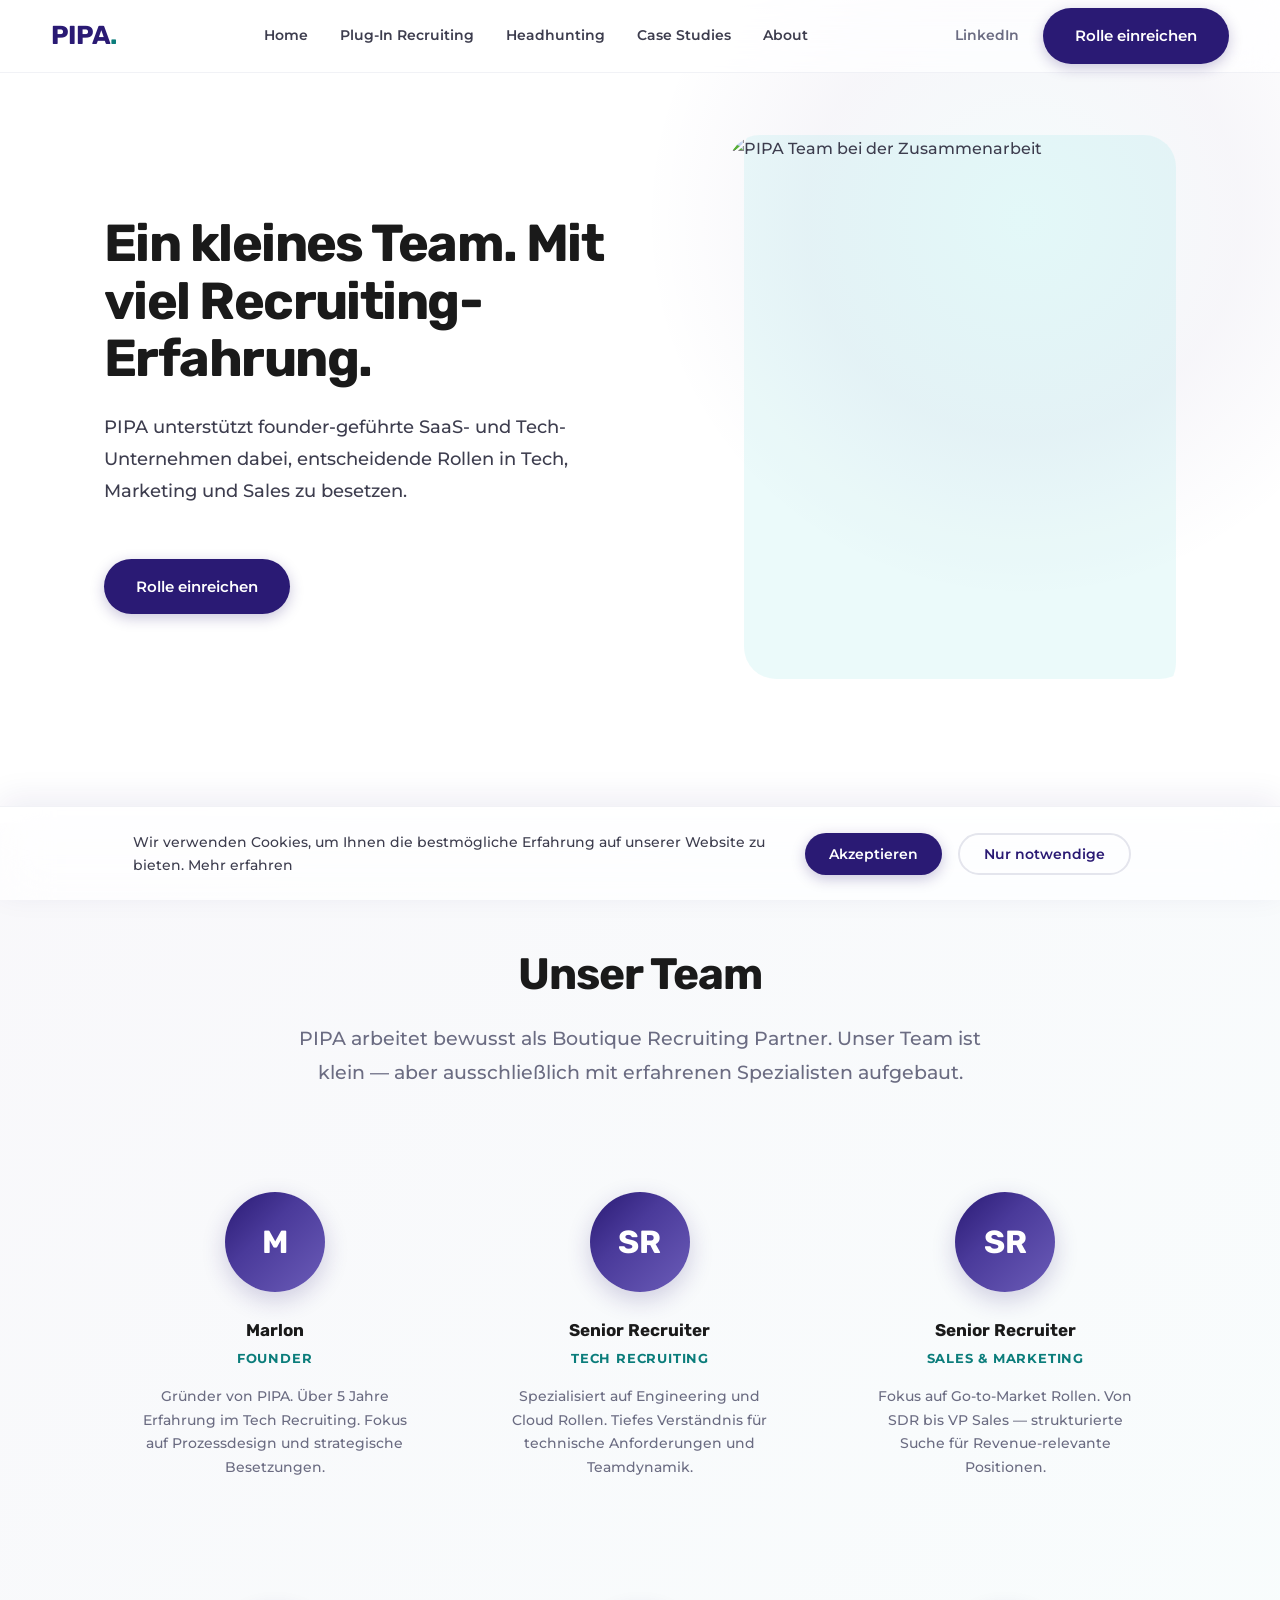
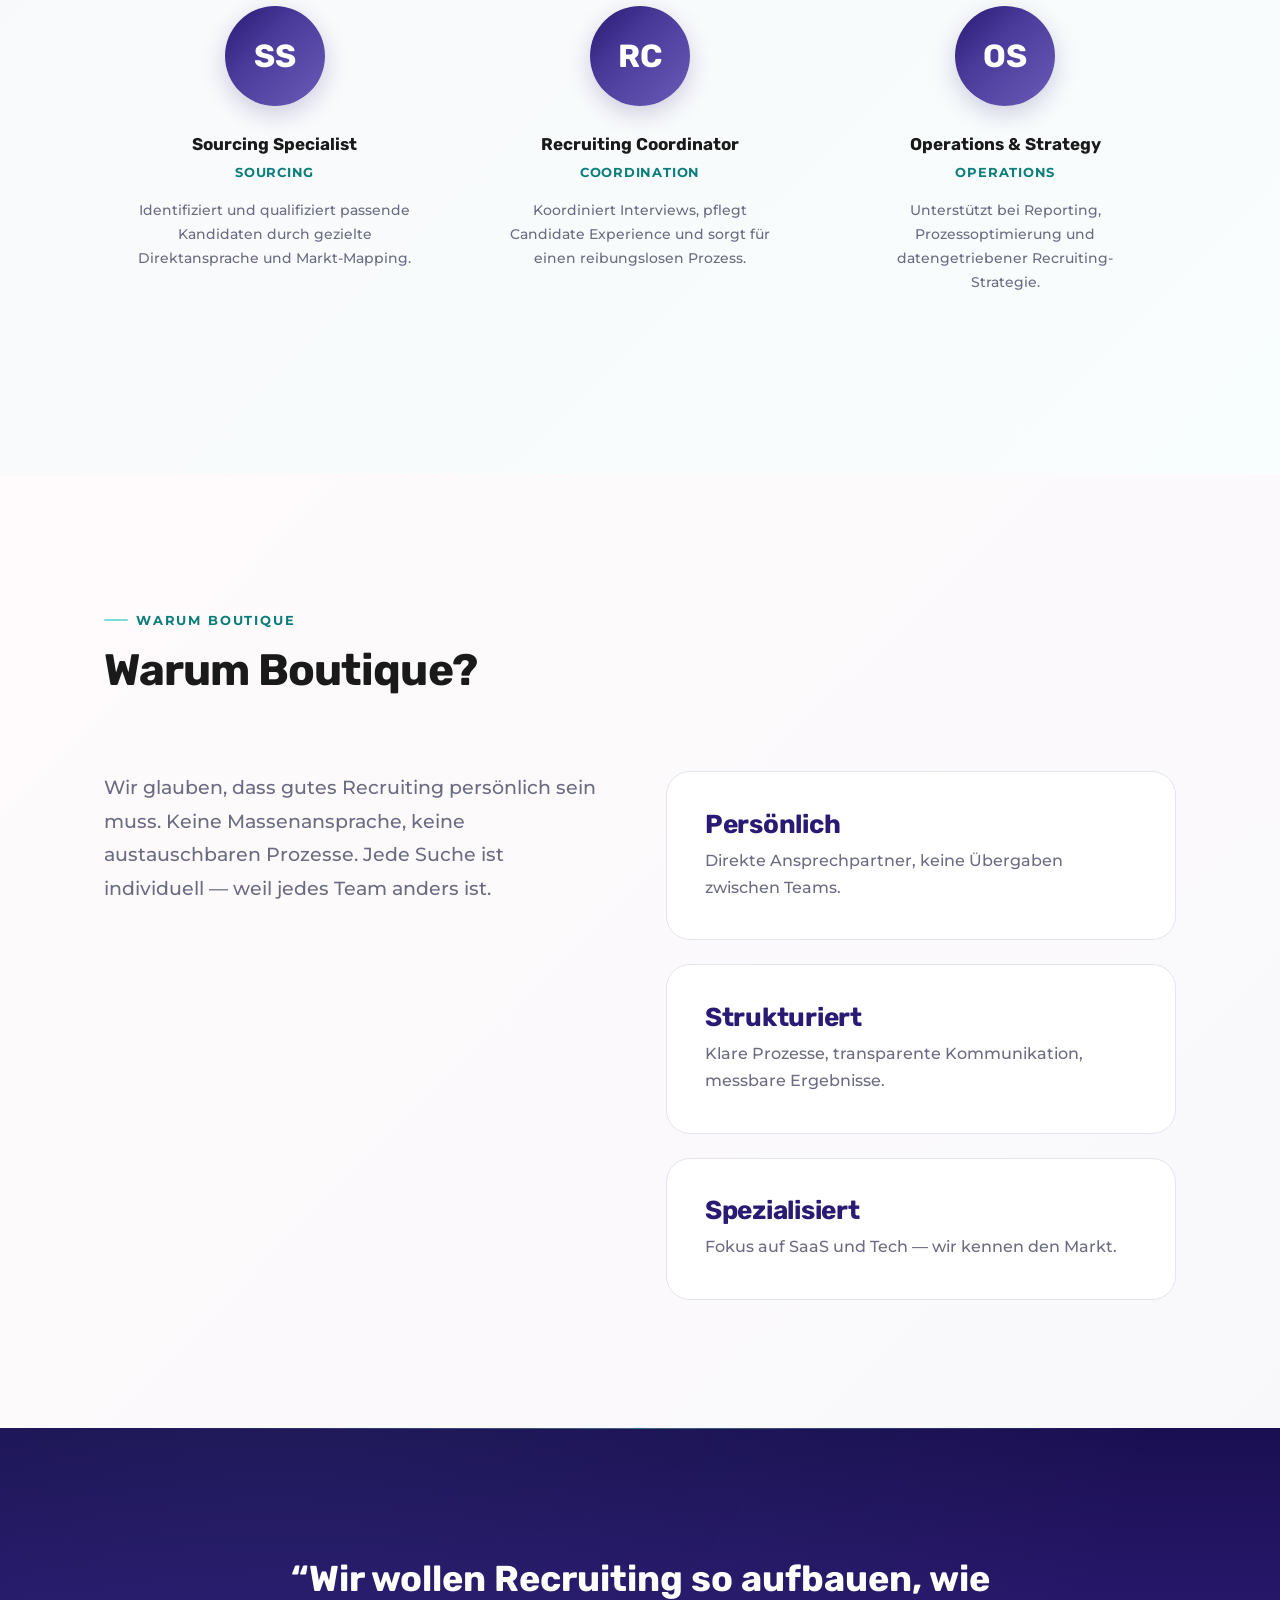
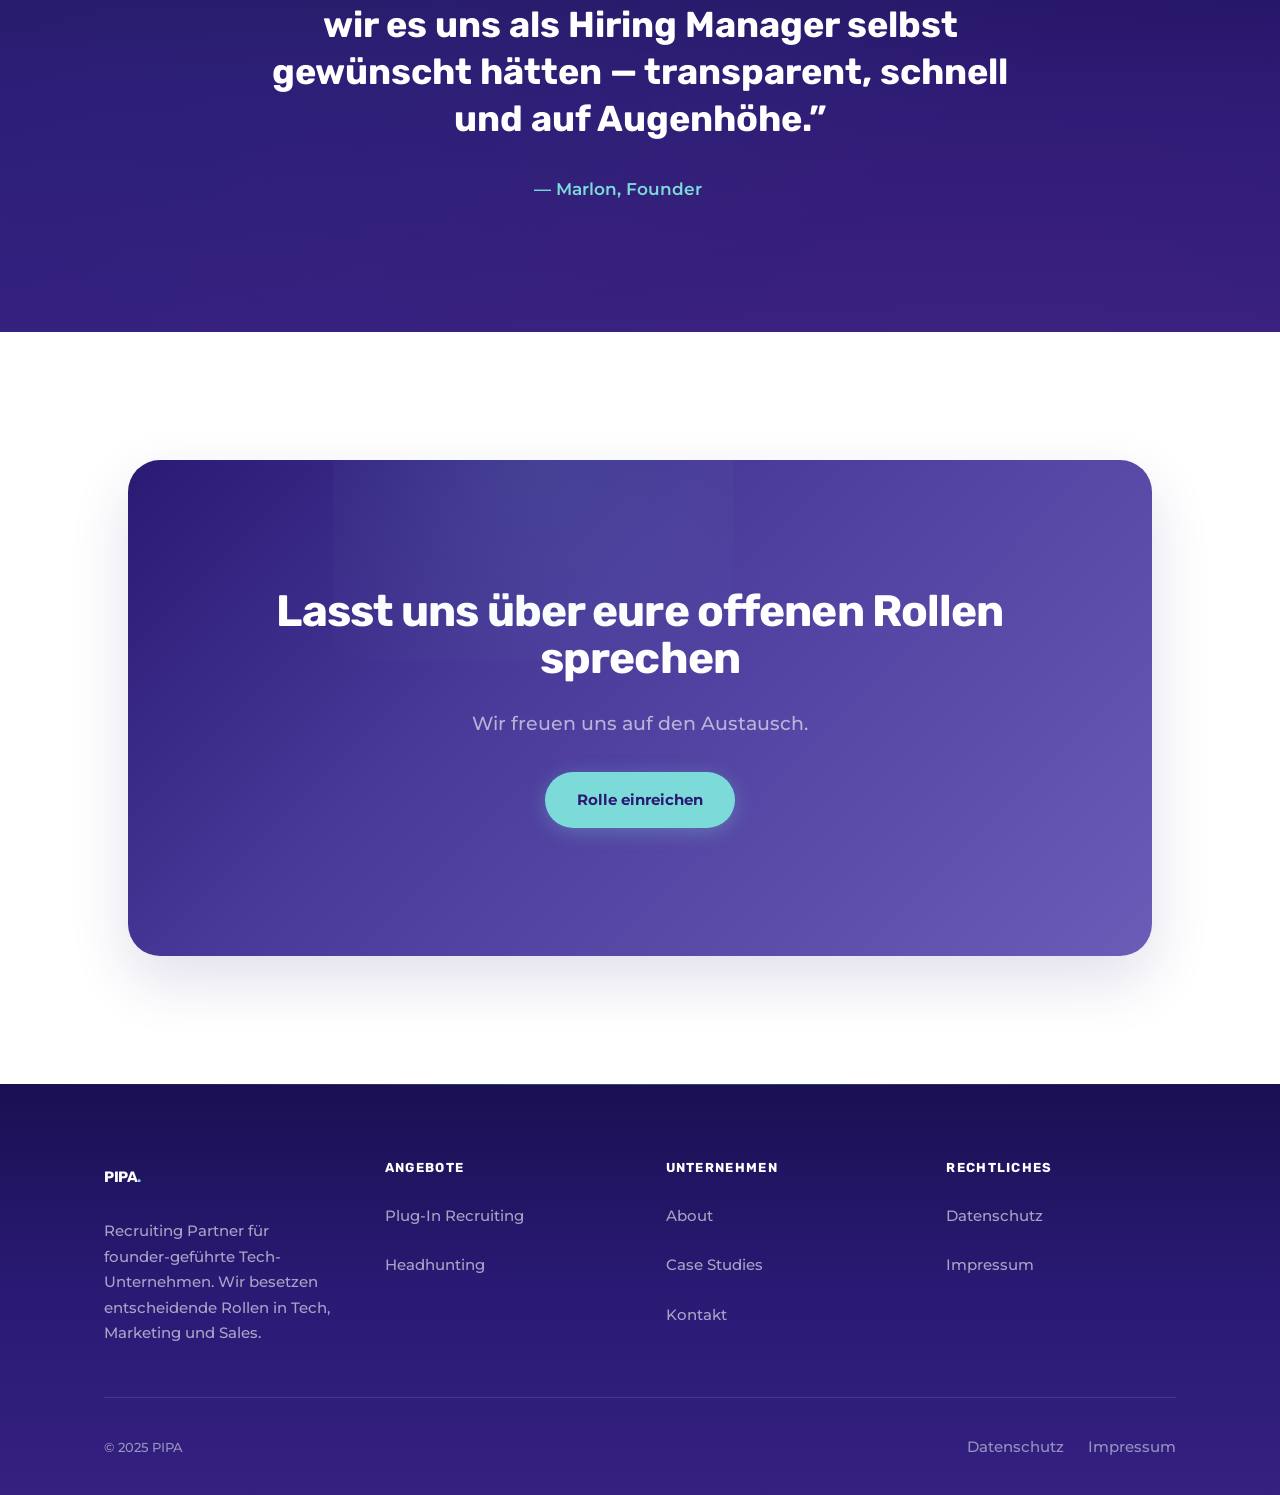
==== commit f5dd2199: "Fix all WCAG 2.1 AA contrast failures across all pages - Add --accent-text (#0B7D7B, 4.58:1), --acce" ====
--- a/about.html
+++ b/about.html
@@ -141,15 +141,15 @@
 
             <div style="display: flex; flex-direction: column; gap: var(--space-md);">
               <div class="card">
-                <h4 style="color: var(--primary); margin-bottom: var(--space-xs);">Persönlich</h4>
+                <h3 style="color: var(--primary); margin-bottom: var(--space-xs);">Persönlich</h3>
                 <p class="body-standard" style="color: var(--muted);">Direkte Ansprechpartner, keine Übergaben zwischen Teams.</p>
               </div>
               <div class="card">
-                <h4 style="color: var(--primary); margin-bottom: var(--space-xs);">Strukturiert</h4>
+                <h3 style="color: var(--primary); margin-bottom: var(--space-xs);">Strukturiert</h3>
                 <p class="body-standard" style="color: var(--muted);">Klare Prozesse, transparente Kommunikation, messbare Ergebnisse.</p>
               </div>
               <div class="card">
-                <h4 style="color: var(--primary); margin-bottom: var(--space-xs);">Spezialisiert</h4>
+                <h3 style="color: var(--primary); margin-bottom: var(--space-xs);">Spezialisiert</h3>
                 <p class="body-standard" style="color: var(--muted);">Fokus auf SaaS und Tech — wir kennen den Markt.</p>
               </div>
             </div>
--- a/styles.css
+++ b/styles.css
@@ -10,8 +10,11 @@
   --primary-light: #3d2d8f;
   --primary-dark: #1a0f52;
   --accent: #7CDAD9;
+  --accent-text: #0B7D7B;        /* WCAG AA: 4.58:1 on white — use for text only */
+  --accent-text-on-light: #0A7170; /* WCAG AA: 4.91:1 on #F4F5FA */
   --accent-glow: rgba(124,218,217,0.25);
   --accent-pink: #FF3268;
+  --accent-pink-text: #D4214F;   /* WCAG AA: 4.64:1 on white — use for text only */
   --light-bg: #F4F5FA;
   --surface: #ffffff;
   --dark-text: #1A1A1A;
@@ -215,11 +218,20 @@
   font-weight: 700;
   text-transform: uppercase;
   letter-spacing: 0.14em;
-  color: var(--accent);
+  color: var(--accent-text);
   margin-bottom: var(--space-sm);
   display: inline-flex;
   align-items: center;
   gap: 0.5rem;
+}
+
+.section-light .eyebrow,
+.section-tinted .eyebrow {
+  color: var(--accent-text-on-light);
+}
+
+.section-dark .eyebrow {
+  color: var(--accent);
 }
 
 .eyebrow::before {
@@ -304,6 +316,25 @@
   color: #fff;
 }
 
+.section-dark .card {
+  background: rgba(255,255,255,0.06);
+  color: rgba(255,255,255,0.85);
+  border-color: rgba(255,255,255,0.12);
+}
+
+.section-dark .card h3,
+.section-dark .card h4 {
+  color: #fff;
+}
+
+.section-dark .card p {
+  color: rgba(255,255,255,0.7);
+}
+
+.section-dark .card .eyebrow {
+  color: var(--accent);
+}
+
 .section-light {
   background: var(--light-bg);
   position: relative;
@@ -386,6 +417,13 @@
 
 .section-dark .section-header p {
   color: rgba(255,255,255,0.6);
+}
+
+.section-dark .body-large,
+.section-dark .body-standard,
+.section-dark > .container > .fade-in > p,
+.section-dark > .container > .fade-in > .text-center > p {
+  color: rgba(255,255,255,0.75);
 }
 
 /* Left-aligned section header */
@@ -480,7 +518,7 @@
   position: relative;
 }
 
-.logo span { color: var(--accent); }
+.logo span { color: var(--accent-text); }
 
 .nav-desktop {
   display: flex;
@@ -594,6 +632,8 @@
   margin-top: var(--space-lg);
   text-align: center;
   justify-content: center;
+  color: #fff;
+  border-bottom: none;
 }
 
 @media (max-width: 900px) {
@@ -804,7 +844,7 @@
   left: var(--space-lg);
   font-size: 3rem;
   line-height: 0.8;
-  color: var(--accent);
+  color: var(--accent-text);
   font-family: Georgia, serif;
   opacity: 0.3;
 }
@@ -867,6 +907,10 @@
   color: #fff;
 }
 
+.offer-card.highlighted .eyebrow {
+  color: var(--accent);
+}
+
 .offer-card.highlighted .price {
   color: rgba(255,255,255,0.95);
 }
@@ -1034,7 +1078,7 @@
   font-family: var(--font-heading);
   font-size: 2.5rem;
   font-weight: 700;
-  color: var(--accent);
+  color: var(--accent-text);
   letter-spacing: -0.03em;
   position: relative;
 }
@@ -1088,7 +1132,7 @@
 
 .team-card .role {
   font-size: 0.8125rem;
-  color: var(--accent);
+  color: var(--accent-text);
   font-weight: 700;
   text-transform: uppercase;
   letter-spacing: 0.06em;
@@ -1138,7 +1182,7 @@
   font-weight: 700;
   text-transform: uppercase;
   letter-spacing: 0.08em;
-  color: var(--accent);
+  color: var(--accent-text);
   background: rgba(124,218,217,0.1);
   padding: 0.25rem 0.625rem;
   border-radius: var(--radius-full);
@@ -1207,12 +1251,24 @@
 }
 
 .form-checkbox input[type="checkbox"] {
-  width: 1.25rem;
-  height: 1.25rem;
+  width: 1.5rem;
+  height: 1.5rem;
+  min-width: 1.5rem;
+  min-height: 1.5rem;
   margin-top: 0.0625rem;
   accent-color: var(--primary);
   flex-shrink: 0;
   border-radius: 0.25rem;
+  cursor: pointer;
+}
+
+input[type="checkbox"] {
+  width: 1.5rem;
+  height: 1.5rem;
+  min-width: 1.5rem;
+  min-height: 1.5rem;
+  accent-color: var(--primary);
+  cursor: pointer;
 }
 
 .form-card {
@@ -1385,7 +1441,7 @@
 .accordion-header .icon {
   font-size: 1.5rem;
   transition: transform 0.4s var(--ease-out);
-  color: var(--accent);
+  color: var(--accent-text);
   flex-shrink: 0;
   margin-left: var(--space-md);
   width: 2rem;
@@ -1480,7 +1536,7 @@
   content: '\2715';
   position: absolute;
   left: 0;
-  color: var(--accent-pink);
+  color: var(--accent-pink-text);
   font-weight: 700;
 }
 
@@ -1488,7 +1544,7 @@
   content: '\2713';
   position: absolute;
   left: 0;
-  color: var(--accent);
+  color: var(--accent-text);
   font-weight: 700;
 }
 
@@ -1592,7 +1648,7 @@
 }
 
 .range-group label span {
-  color: var(--accent);
+  color: var(--accent-text);
   font-weight: 700;
 }
 
@@ -1608,8 +1664,8 @@
 
 .range-group input[type="range"]::-webkit-slider-thumb {
   -webkit-appearance: none;
-  width: 1.375rem;
-  height: 1.375rem;
+  width: 1.75rem;
+  height: 1.75rem;
   border-radius: 50%;
   background: var(--primary);
   cursor: pointer;
@@ -1619,6 +1675,16 @@
 
 .range-group input[type="range"]::-webkit-slider-thumb:hover {
   transform: scale(1.15);
+}
+
+.range-group input[type="range"]::-moz-range-thumb {
+  width: 1.75rem;
+  height: 1.75rem;
+  border: none;
+  border-radius: 50%;
+  background: var(--primary);
+  cursor: pointer;
+  box-shadow: 0 0.125rem 0.5rem rgba(42,26,116,0.3);
 }
 
 .calc-output {
@@ -1893,6 +1959,8 @@
 }
 
 .footer .logo { color: #fff; margin-bottom: var(--space-md); display: inline-block; }
+.footer .logo span { color: var(--accent); }
+.section-dark .logo span { color: var(--accent); }
 
 .footer .footer-brand-desc {
   max-width: 20rem;
@@ -1909,7 +1977,7 @@
 }
 
 .footer a {
-  color: rgba(255,255,255,0.5);
+  color: rgba(255,255,255,0.6);
   font-size: 0.9375rem;
   display: block;
   padding: 0.25rem 0;
